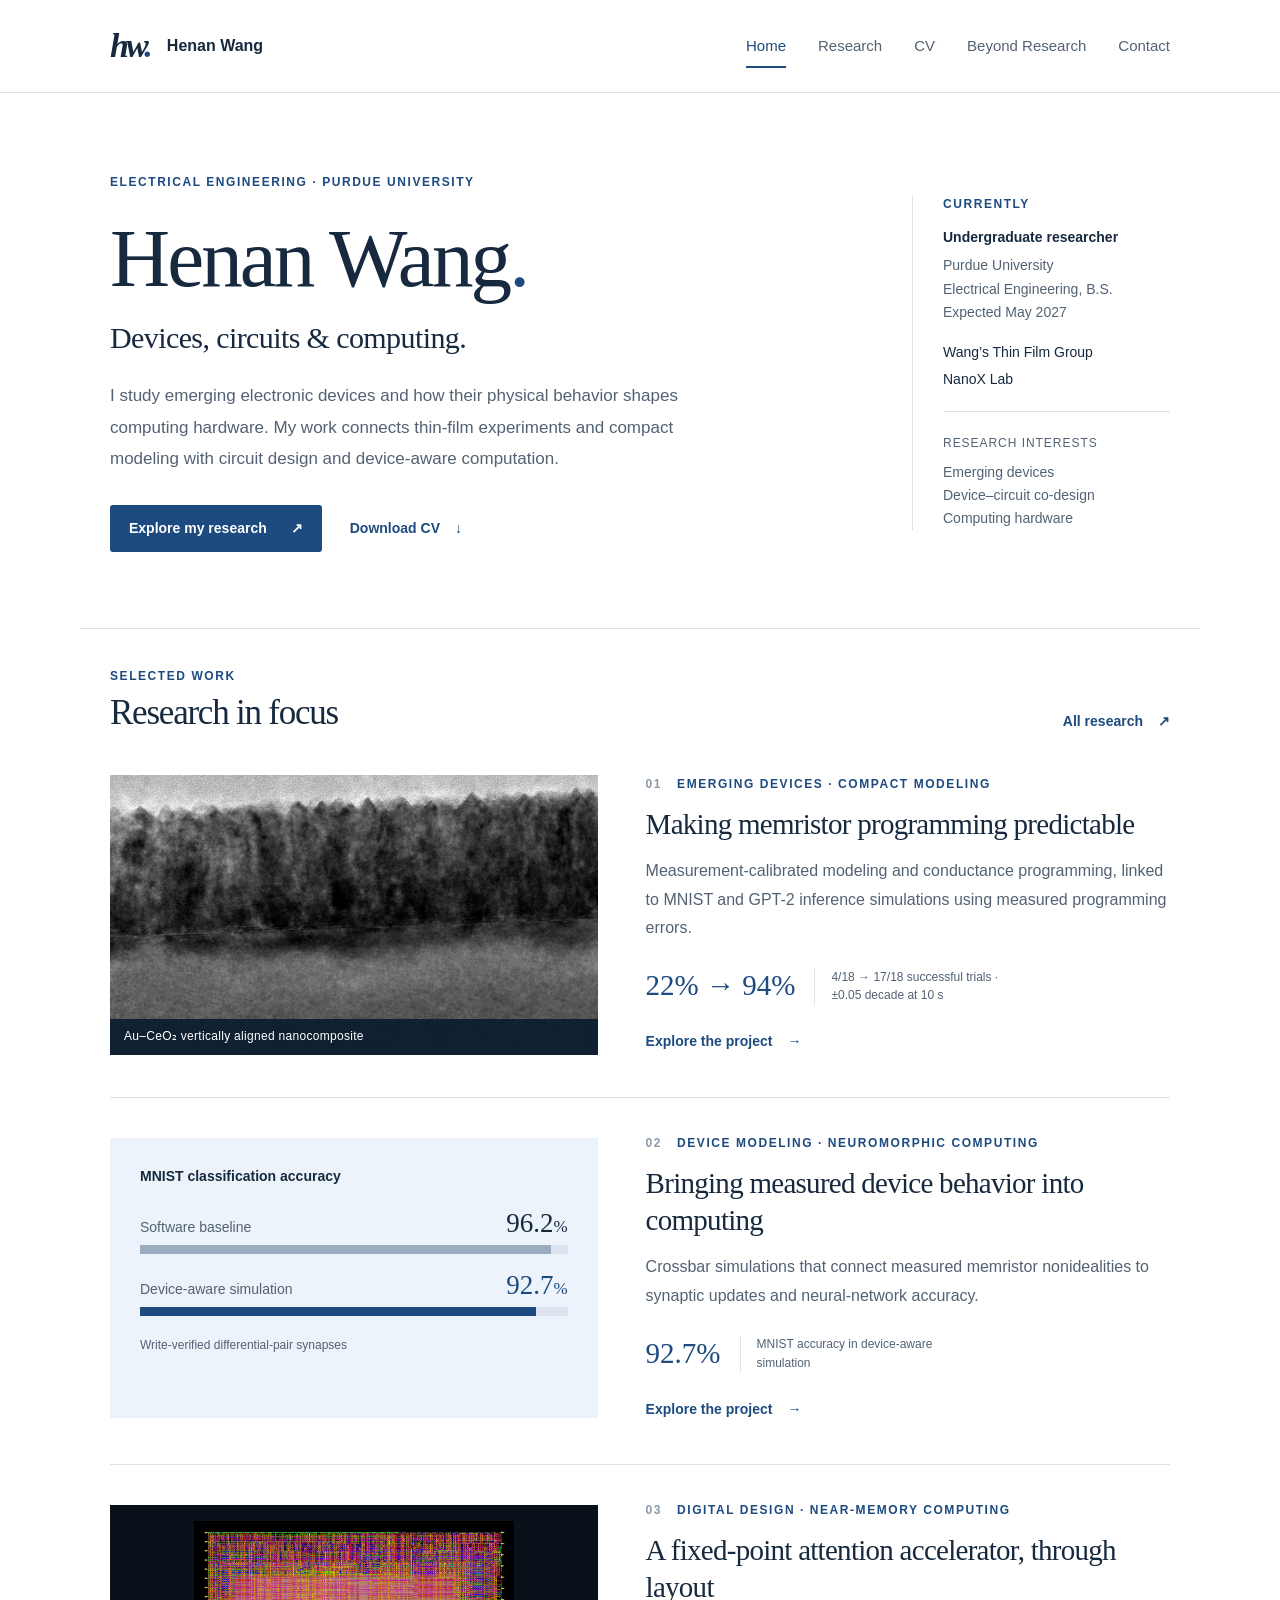
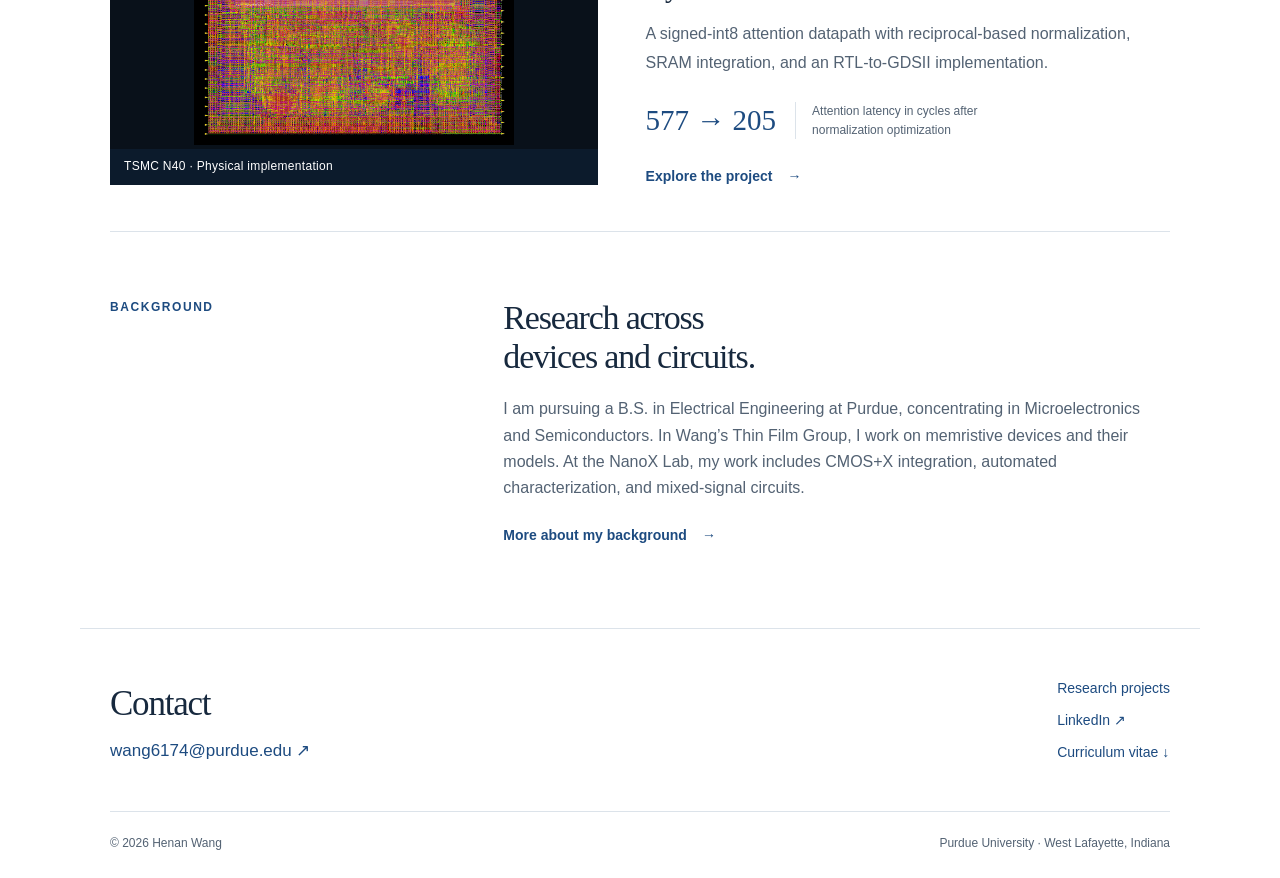
==== index.html @ 19f739ff "Publish piano repertoire and a nine-country travel map" ====
<!doctype html>
<html lang="en"><head><meta charset="utf-8"><meta name="viewport" content="width=device-width,initial-scale=1">
<title>Henan Wang — Devices, circuits & computing</title>
<meta name="description" content="Henan Wang is an electrical engineering undergraduate researcher at Purdue University working on emerging devices, compact modeling, and computing hardware."><meta name="theme-color" content="#183f72">
<link rel="icon" type="image/svg+xml" href="data:image/svg+xml,%3Csvg xmlns='http://www.w3.org/2000/svg' viewBox='0 0 40 40'%3E%3Crect width='40' height='40' rx='4' fill='%23183f72'/%3E%3Cpath d='M11 10v20m18-20v20M11 20h18' stroke='white' stroke-width='3'/%3E%3C/svg%3E">
<link rel="stylesheet" href="./assets/site.css"><link rel="stylesheet" href="./assets/projects.css?v=65f50f7f3830"></head>
<body><a class="skip-link" href="#main">Skip to content</a>
<header class="site-header"><div class="header-inner"><a class="wordmark" href="./" aria-label="Henan Wang home"><span class="monogram">hw<span>.</span></span><span>Henan Wang</span></a>
<nav aria-label="Main navigation"><a href="./" aria-current="page">Home</a><a href="./research/" >Research</a><a href="./cv/" >CV</a><a href="./beyond-research/" >Beyond Research</a><a href="#contact">Contact</a></nav></div></header>
<main id="main">
<section class="hero page-width"><div class="hero-main"><p class="eyebrow">Electrical Engineering · Purdue University</p><h1>Henan Wang<span class="name-period">.</span></h1><p class="hero-subtitle">Devices, circuits & computing.</p><p class="hero-bio">I study emerging electronic devices and how their physical behavior shapes computing hardware. My work connects thin-film experiments and compact modeling with circuit design and device-aware computation.</p><div class="hero-actions"><a class="button" href="./research/">Explore my research <span aria-hidden="true">↗</span></a><a class="text-link" href="./files/Henan_Wang_CV.pdf">Download CV <span aria-hidden="true">↓</span></a></div></div><aside class="hero-aside"><p class="eyebrow">Currently</p><p class="current-role">Undergraduate researcher</p><p>Purdue University<br>Electrical Engineering, B.S.<br>Expected May 2027</p><div class="lab-list"><span>Wang’s Thin Film Group</span><span>NanoX Lab</span></div><div class="interest-line"><span>Research interests</span><p>Emerging devices<br>Device–circuit co-design<br>Computing hardware</p></div></aside></section>
<section class="selected-section page-width" id="research"><div class="section-heading"><div><p class="eyebrow">Selected work</p><h2>Research in focus</h2></div><a class="text-link" href="./research/">All research <span aria-hidden="true">↗</span></a></div><article class="project-row"><div class="project-visual "><img src="./assets/rram-microstructure.jpg" alt="Detail of a cross-sectional microscopy image of the vertically aligned nanocomposite structure" loading="lazy"><span class="visual-caption">Au–CeO₂ vertically aligned nanocomposite</span></div><div class="project-copy"><p class="eyebrow"><span class="index-number">01</span>Emerging devices · Compact modeling</p><h3><a href="./research/rram-programming/">Making memristor programming predictable</a></h3><p>Measurement-calibrated modeling and conductance programming, linked to MNIST and GPT-2 inference simulations using measured programming errors.</p><div class="project-metric"><strong>22% → 94%</strong><span>4/18 → 17/18 successful trials · ±0.05 decade at 10 s</span></div><a class="text-link" href="./research/rram-programming/">Explore the project <span aria-hidden="true">→</span></a></div></article><article class="project-row"><div class="project-visual accuracy-visual" role="img" aria-label="MNIST accuracy: 96.2 percent software baseline, 92.7 percent device-aware crossbar simulation"><p class="chart-heading">MNIST classification accuracy</p><div class="chart-row"><div><span>Software baseline</span><strong>96.2<span>%</span></strong></div><div class="bar-track"><span style="width:96.2%"></span></div></div><div class="chart-row measured"><div><span>Device-aware simulation</span><strong>92.7<span>%</span></strong></div><div class="bar-track"><span style="width:92.7%"></span></div></div><p class="chart-note">Write-verified differential-pair synapses</p></div><div class="project-copy"><p class="eyebrow"><span class="index-number">02</span>Device modeling · Neuromorphic computing</p><h3><a href="./research/neuromorphic-computing/">Bringing measured device behavior into computing</a></h3><p>Crossbar simulations that connect measured memristor nonidealities to synaptic updates and neural-network accuracy.</p><div class="project-metric"><strong>92.7%</strong><span>MNIST accuracy in device-aware simulation</span></div><a class="text-link" href="./research/neuromorphic-computing/">Explore the project <span aria-hidden="true">→</span></a></div></article><article class="project-row"><div class="project-visual chip"><img src="./assets/attention-layout.png" alt="Physical layout of the attention accelerator with an integrated hard-memory macro and routed logic" loading="lazy"><span class="visual-caption">TSMC N40 · Physical implementation</span></div><div class="project-copy"><p class="eyebrow"><span class="index-number">03</span>Digital design · Near-memory computing</p><h3><a href="./research/attention-accelerator/">A fixed-point attention accelerator, through layout</a></h3><p>A signed-int8 attention datapath with reciprocal-based normalization, SRAM integration, and an RTL-to-GDSII implementation.</p><div class="project-metric"><strong>577 → 205</strong><span>Attention latency in cycles after normalization optimization</span></div><a class="text-link" href="./research/attention-accelerator/">Explore the project <span aria-hidden="true">→</span></a></div></article></section>
<section class="about-strip page-width"><p class="eyebrow">Background</p><div><h2>Research across<br>devices and circuits.</h2><p>I am pursuing a B.S. in Electrical Engineering at Purdue, concentrating in Microelectronics and Semiconductors. In Wang’s Thin Film Group, I work on memristive devices and their models. At the NanoX Lab, my work includes CMOS+X integration, automated characterization, and mixed-signal circuits.</p><a class="text-link" href="./cv/">More about my background <span aria-hidden="true">→</span></a></div></section></main>
<footer id="contact" class="site-footer"><div class="footer-top"><div><h2>Contact</h2><a class="email" href="mailto:wang6174@purdue.edu">wang6174@purdue.edu <span aria-hidden="true">↗</span></a></div><div class="footer-links"><a href="./research/">Research projects</a><a href="https://www.linkedin.com/in/henanwang96" target="_blank" rel="noopener noreferrer">LinkedIn <span aria-hidden="true">↗</span></a><a href="./files/Henan_Wang_CV.pdf">Curriculum vitae <span aria-hidden="true">↓</span></a></div></div><div class="footer-bottom"><span>© 2026 Henan Wang</span><span>Purdue University · West Lafayette, Indiana</span></div></footer>
</body></html>
---- assets/site.css ----
:root{--ink:#17293e;--muted:#536273;--blue:#1d4b80;--line:#dce3ea;--pale:#f2f5f8;--serif:Georgia,'Times New Roman',serif;--sans:'Segoe UI',Arial,sans-serif}*{box-sizing:border-box}html{scroll-behavior:smooth;scroll-padding-top:100px}body{margin:0;color:var(--ink);background:#fff;font-family:var(--sans);font-size:16px;line-height:1.65}a{color:var(--blue);text-underline-offset:5px}a:hover{color:#0c67c5}a:focus-visible{outline:3px solid #4e85cb;outline-offset:5px}h1,h2,h3,p{margin:0}h1,h2,h3{font-weight:400}h1,h2{font-family:var(--serif);letter-spacing:-.035em;line-height:1.15}h3{line-height:1.3}img{max-width:100%;display:block}.page-width,.header-inner,.site-footer{max-width:1120px;margin-inline:auto}.page-width{padding-inline:30px}.site-header{border-bottom:1px solid var(--line);background:#fff}.header-inner{min-height:92px;padding:20px 30px;display:flex;align-items:center;justify-content:space-between;gap:24px}.wordmark{display:flex;align-items:center;gap:17px;color:var(--ink);text-decoration:none;font-weight:600}.monogram{font:italic 34px var(--serif);letter-spacing:-3px;font-weight:600}.monogram span{color:var(--blue)}.site-header nav{display:flex;gap:32px}.site-header nav a{font-size:15px;text-decoration:none;color:var(--muted);padding:8px 0}.site-header nav a[aria-current=page]{color:var(--blue);box-shadow:0 2px var(--blue)}.eyebrow{font-size:12px;font-weight:600;letter-spacing:.13em;text-transform:uppercase;color:var(--blue);line-height:1.65}.hero{display:grid;grid-template-columns:1fr 258px;gap:90px;padding-block:80px 76px}.hero h1{font-size:clamp(58px,6.5vw,84px);margin:18px 0 12px}.name-period{color:var(--blue)}.hero-subtitle{font:30px/1.3 var(--serif);letter-spacing:-.02em}.hero-bio{font-size:17px;color:var(--muted);max-width:610px;margin-top:23px;line-height:1.85}.hero-actions{display:flex;align-items:center;gap:28px;margin-top:30px}.button{display:inline-flex;align-items:center;justify-content:center;gap:24px;background:var(--blue);color:#fff;text-decoration:none;padding:12px 19px;font-size:14px;font-weight:600;border-radius:3px}.button:hover{background:#12355e;color:white}.text-link{font-size:14px;font-weight:600;display:inline-flex;gap:15px;align-items:center;text-decoration:none}.hero-aside{border-left:1px solid var(--line);padding-left:30px;align-self:center;font-size:14px;color:var(--muted)}.current-role{color:var(--ink);font-weight:600;margin:12px 0 5px}.lab-list{display:flex;flex-direction:column;gap:4px;margin-top:17px;color:var(--ink)}.interest-line{border-top:1px solid var(--line);padding-top:19px;margin-top:20px}.interest-line>span{font-size:12px;letter-spacing:.08em;text-transform:uppercase}.interest-line p{margin-top:7px}.section-heading{display:flex;align-items:end;justify-content:space-between;gap:20px;margin-bottom:30px}.section-heading h2{font-size:35px;margin-top:6px}.selected-section{padding-top:38px;border-top:1px solid var(--line)}.project-row{display:grid;grid-template-columns:46% 1fr;gap:48px;padding:36px 0 42px;border-bottom:1px solid var(--line);align-items:center}.project-row:first-of-type{padding-top:12px}.project-visual{height:280px;background:var(--pale);position:relative;overflow:hidden}.project-visual>img{width:100%;height:100%;object-fit:cover}.project-visual:not(.chip)>img{object-position:50% 70%}.project-visual.chip{background:#09111a;padding:16px 24px 40px}.project-visual.chip img{object-fit:contain}.visual-caption{position:absolute;bottom:0;left:0;right:0;background:rgba(13,29,46,.92);color:#fff;font-size:12px;padding:8px 14px;letter-spacing:.025em}.index-number{display:inline-block;color:#8b99a9;margin-right:15px}.project-copy h3{font-family:var(--serif);font-size:29px;letter-spacing:-.025em;margin:11px 0 13px}.project-copy h3 a{color:var(--ink);text-decoration:none}.project-copy h3 a:hover{color:var(--blue)}.project-copy>p:not(.eyebrow){font-size:16px;line-height:1.8;color:var(--muted)}.project-metric{margin:19px 0 18px;display:flex;align-items:center;gap:19px}.project-metric strong{font-family:var(--serif);font-size:29px;font-weight:400;color:var(--blue);white-space:nowrap}.project-metric>span{font-size:12px;line-height:1.55;color:var(--muted);max-width:195px;border-left:1px solid var(--line);padding-left:16px}.accuracy-visual{padding:27px 30px;background:#edf3fa}.chart-heading{font-size:14px;font-weight:600;margin-bottom:20px}.chart-row{margin-bottom:16px}.chart-row>div:first-child{display:flex;align-items:baseline;justify-content:space-between;gap:10px}.chart-row>div>span{font-size:14px;color:var(--muted)}.chart-row strong{font:27px var(--serif)}.chart-row strong span{font-size:17px}.bar-track{height:9px;background:#dce5ef;margin-top:6px}.bar-track>span{display:block;height:100%;background:#9aacbe}.measured .bar-track>span{background:var(--blue)}.measured strong{color:var(--blue)}.chart-note{font-size:12px;color:var(--muted);margin-top:20px}.about-strip{display:grid;grid-template-columns:1fr 2fr;gap:60px;padding-block:66px 80px}.about-strip h2{font-size:34px}.about-strip p:not(.eyebrow){color:var(--muted);margin:20px 0}.site-footer{padding:46px 30px 24px;border-top:1px solid var(--line)}.footer-top{display:flex;align-items:center;justify-content:space-between;gap:32px;padding-bottom:46px}.footer-top h2{font-size:35px;margin:9px 0 13px}.email{font-size:17px;text-decoration:none}.footer-links{display:flex;flex-direction:column;gap:9px}.footer-links a{font-size:14px;text-decoration:none}.footer-bottom{border-top:1px solid var(--line);padding-top:22px;display:flex;justify-content:space-between;gap:20px;font-size:12px;color:var(--muted)}.page-intro{padding:65px 0 44px}.page-intro h1{font-size:49px;margin:15px 0 22px}.page-intro>p:not(.eyebrow){color:var(--muted);font-size:18px;max-width:690px}.section-note{font-size:13px;color:var(--muted)}.additional-section,.publications{padding-block:55px 20px}.additional-grid{display:grid;grid-template-columns:1fr 1fr;gap:36px 54px}.additional-grid article{border-top:1px solid var(--line);padding-top:23px}.additional-grid h3{font-family:var(--serif);font-size:25px;margin:10px 0 12px}.additional-grid p:not(.eyebrow){color:var(--muted);margin-bottom:12px}.additional-grid a{font-size:14px}.small{font-size:13px;color:var(--muted)}.publications{padding-bottom:70px}.publications article{padding:25px 0;border-top:1px solid var(--line)}.publications h3{font-size:18px;line-height:1.5;max-width:870px;margin:10px 0}.publications p{font-size:14px;color:var(--muted)}.pub-status{font-size:12px;color:var(--blue);font-weight:600}.cv-intro .button{margin-top:25px}.inline-action{margin-left:25px}.cv-layout{display:grid;grid-template-columns:255px 1fr;gap:60px;padding:20px 0 70px}.cv-layout aside{font-size:14px}.cv-layout aside p{margin-bottom:20px}.cv-content section{padding:24px 0;border-top:1px solid var(--line)}.cv-content h2{font-size:29px;margin-bottom:24px}.cv-entry{margin-bottom:24px}.cv-entry h3{font-weight:600;font-size:17px;margin:7px 0}.cv-entry p,.cv-content section>p{color:var(--muted);font-size:16px;margin:5px 0}.affiliation{color:var(--blue)!important}.project-intro{padding:35px 0 38px}.back-link{display:inline-block;font-size:14px;text-decoration:none;margin-bottom:35px}.project-intro h1{font-size:52px;max-width:850px;margin:17px 0 22px}.project-deck{max-width:820px;color:var(--muted);font-size:20px;line-height:1.7}.project-meta{display:flex;gap:25px;font-size:13px;color:var(--muted);padding-top:25px}.project-meta span+span{padding-left:25px;border-left:1px solid var(--line)}.article-layout{display:grid;grid-template-columns:218px minmax(0,1fr);gap:62px;border-top:1px solid var(--line);padding-top:38px}.article-aside{align-self:start;position:sticky;top:35px}.article-aside nav{display:flex;flex-direction:column;margin:15px 0;gap:9px}.article-aside a{text-decoration:none;font-size:14px;color:var(--muted)}.aside-metric{border-top:1px solid var(--line);margin-top:30px;padding-top:20px}.aside-metric strong{display:block;font:36px var(--serif);color:var(--blue);margin-bottom:9px}.aside-metric span{display:block;font-size:13px;line-height:1.7;color:var(--muted);max-width:180px}.prose{min-width:0;color:#374b60}.prose h2{font-size:32px;color:var(--ink);margin:38px 0 18px}.prose>h2:first-child{margin-top:0}.prose h3{font-size:19px;font-weight:600;color:var(--ink);margin:25px 0 10px}.prose p,.prose ul,.prose ol{margin:0 0 20px;line-height:1.85}.prose li{padding-left:4px;margin-bottom:10px}.prose strong{color:var(--ink)}.prose figure{margin:29px 0}.prose figure img{width:100%;height:auto;border:1px solid var(--line)}.prose figcaption{font-size:13px;line-height:1.7;color:var(--muted);margin-top:10px}.prose table{width:100%;border-collapse:collapse;font-size:14px;margin:24px 0}.prose th,.prose td{text-align:left;padding:13px 12px;border-bottom:1px solid var(--line);vertical-align:top}.prose th{color:var(--ink);background:var(--pale)}.result-note{border-left:3px solid var(--blue);padding:16px 22px;background:var(--pale);font-size:14px;margin:25px 0}.result-note p{margin-bottom:0}.method-flow{display:flex;gap:8px;align-items:center;justify-content:space-between;padding:22px 16px;background:var(--pale);margin:25px 0;font-size:14px;text-align:center}.method-flow>span{flex:1}.method-flow b{font-weight:400;color:#6c829d}.related-projects{border-top:1px solid var(--line);margin-top:50px;padding:28px 0 65px}.related-projects>a{display:flex;justify-content:space-between;padding:16px 0;text-decoration:none;border-bottom:1px solid var(--line);font-family:var(--serif);font-size:22px}.skip-link{position:absolute;left:20px;top:-100px;padding:10px;background:white;z-index:10}.skip-link:focus{top:10px}@media(min-width:1400px){.page-width,.header-inner,.site-footer{max-width:1190px}.hero{gap:110px}.project-visual{height:300px}}@media(max-width:850px){.hero{gap:38px;grid-template-columns:1fr 220px;padding-block:55px}.hero h1{font-size:61px}.hero-subtitle{font-size:26px}.hero-bio{font-size:16px}.hero-actions{gap:20px;flex-wrap:wrap}.hero-aside{padding-left:23px}.project-row{gap:28px;grid-template-columns:44% 1fr}.project-copy h3{font-size:25px}.project-metric{flex-wrap:wrap;gap:7px}.project-metric>span{padding-left:0;border:0;max-width:100%}.project-visual{height:290px}.accuracy-visual{padding:24px 20px}.article-layout{grid-template-columns:170px minmax(0,1fr);gap:30px}.cv-layout{grid-template-columns:200px 1fr;gap:35px}.project-intro h1{font-size:45px}}@media(max-width:620px){.page-width,.header-inner,.site-footer{padding-inline:22px}.header-inner{min-height:80px;gap:18px}.wordmark>span:last-child{display:none}.site-header nav{gap:21px}.site-header nav a{font-size:14px}.hero{grid-template-columns:1fr;gap:32px;padding-top:45px;padding-bottom:36px}.hero h1{font-size:62px}.hero-subtitle{font-size:27px}.hero-bio{font-size:16px;margin-top:20px}.hero-aside{border-left:0;border-top:1px solid var(--line);padding:21px 0 0;display:grid;grid-template-columns:1fr 1fr;gap:4px 22px}.hero-aside>.eyebrow{grid-column:1/-1}.current-role{margin:7px 0}.hero-aside>p:nth-child(3){grid-column:1;grid-row:3/5}.hero-aside .lab-list{margin:5px 0}.interest-line{border:0;padding:0;margin:0;grid-column:2;grid-row:2/5}.interest-line>span{font-size:11px}.interest-line p{margin-top:12px}.section-heading{align-items:center;margin-bottom:17px}.section-heading h2{font-size:31px}.section-heading>.text-link{white-space:nowrap}.project-row{grid-template-columns:1fr;gap:25px;padding-block:29px 34px}.project-visual{height:265px}.project-copy h3{font-size:30px;margin-top:11px}.project-metric{flex-wrap:nowrap;gap:20px}.project-metric>span{border-left:1px solid var(--line);padding-left:15px;max-width:190px}.project-metric strong{font-size:30px}.about-strip{grid-template-columns:1fr;gap:20px;padding-block:40px 50px}.about-strip h2{font-size:32px}.footer-top{align-items:start;flex-direction:column;padding-bottom:30px}.footer-top h2{font-size:32px}.footer-links{flex-direction:row;flex-wrap:wrap;gap:13px 20px}.footer-bottom{flex-direction:column;gap:5px}.page-intro{padding-top:42px}.page-intro h1{font-size:39px}.page-intro>p:not(.eyebrow){font-size:17px}.additional-grid{grid-template-columns:1fr;gap:26px}.additional-section .section-heading{align-items:start;flex-direction:column;gap:10px}.publications{padding-top:40px}.cv-layout{grid-template-columns:1fr;gap:25px}.cv-layout aside{display:none}.inline-action{margin-left:17px}.project-intro h1{font-size:40px}.project-deck{font-size:18px}.project-meta{flex-direction:column;gap:7px}.project-meta span+span{border:0;padding-left:0}.article-layout{grid-template-columns:1fr;gap:25px;padding-top:23px}.article-aside{position:static}.article-aside nav{flex-direction:row;flex-wrap:wrap;gap:12px 20px;margin-bottom:0}.aside-metric{display:none}.prose h2{font-size:29px}.prose table{font-size:13px}.prose th,.prose td{padding:11px 7px}.method-flow{font-size:12px;padding:17px 8px;gap:4px}.related-projects>a{font-size:21px}.eyebrow{font-size:11px}}@media(prefers-reduced-motion:reduce){html{scroll-behavior:auto}}@media print{.site-header,.site-footer,.hero-actions,.article-aside,.related-projects{display:none}.page-width{max-width:100%;padding:0}.hero,.article-layout{display:block}.hero-aside{display:none}.project-row{break-inside:avoid}.project-intro h1{font-size:36px}a{color:inherit}.project-visual{height:200px}}
---- assets/projects.css ----
/* Additional project figures preserve the complete scientific image. */
.project-visual.contain{background:#f2f5f8;padding:14px 14px 41px}
.project-visual.contain.dark{background:#0b1119}
.project-visual.contain>img{object-fit:contain;object-position:center}
.project-metric strong{font-size:clamp(23px,2.4vw,29px)}
@media(max-width:850px) and (min-width:621px){.project-metric{align-items:flex-start}}
@media(max-width:620px){.project-metric{flex-wrap:wrap}.project-metric strong{font-size:28px}.project-metric>span{flex:1;min-width:130px}}
.inference-results{display:grid;grid-template-columns:repeat(2,minmax(0,1fr));gap:20px;margin:28px 0}
.inference-result{padding:24px;background:#f2f5f8;border:1px solid #dce3ea}
.prose .inference-result h4{font-size:16px;line-height:1.5;margin:0 0 18px;color:#183f72}
.prose .inference-result p{font-size:15px;line-height:1.7;margin:14px 0 0}
.prose .inference-result .inference-value{font-family:Georgia,serif;font-size:46px;line-height:1.2;color:#183f72;margin:0 0 18px}
.inference-value span{font-size:19px;font-family:Arial,sans-serif;margin-left:5px}
.prose .inference-result .inference-comparison{border-top:1px solid #dce3ea;padding-top:16px}
@media(max-width:620px){.inference-results{grid-template-columns:1fr;gap:16px}.inference-result{padding:22px}}
.beyond-page{padding-bottom:4rem}.beyond-page .page-intro{max-width:none;padding-bottom:2rem}
.beyond-page .page-intro nav{display:flex;gap:1.5rem;margin-top:1.2rem}
.beyond-section-head{margin:3rem 0 2rem}.beyond-section-head h2{font-size:clamp(32px,4vw,48px)}
.beyond-section-head p{max-width:66ch;color:var(--muted);margin-top:.8rem}
.rep-grid{display:grid;grid-template-columns:repeat(2,minmax(0,1fr));gap:2.5rem 3rem}
.rep-group,.anime-rep{border-top:1px solid var(--line);padding-top:1rem}
.beyond-page h3{font:normal 25px/1.3 var(--serif);margin:.25rem 0 .8rem}
.rep-grid ul,.anime-rep ul{padding:0;margin:0;list-style:none}
.rep-grid li,.anime-rep li{padding:.52rem 0;line-height:1.45}
.rep-detail{display:block;font-size:.89rem;color:var(--muted);margin-top:.15rem}
.practice-tag{display:inline-block;margin-left:.5em;padding:.12em .55em;border-radius:3px;background:#e8f2ee;color:#305547;font-size:.75rem;white-space:nowrap}
.anime-rep{margin:2.5rem 0 3rem}.anime-rep ul,.travel-regions{display:grid;grid-template-columns:repeat(3,minmax(0,1fr));gap:.4rem 2rem}
.anime-rep strong{font-weight:600}.beyond-page #travel{border-top:1px solid var(--line)}
.travel-map{margin:0}.travel-map img{width:100%;height:auto;border:1px solid var(--line);border-radius:4px}.travel-map figcaption{margin:.5rem 0 1.5rem;font-size:.8rem;color:var(--muted)}
.travel-regions{grid-template-columns:2fr 1.4fr 1fr}.travel-regions h3{font-size:20px}.travel-regions p{color:var(--muted)}
@media(max-width:620px){.header-inner{flex-wrap:wrap;gap:6px 18px}.site-header nav{flex-wrap:wrap;gap:2px 16px}.site-header nav a{white-space:nowrap}.rep-grid,.travel-regions{grid-template-columns:1fr;gap:1.5rem}.anime-rep ul{grid-template-columns:1fr 1fr;gap:.3rem 1rem}}
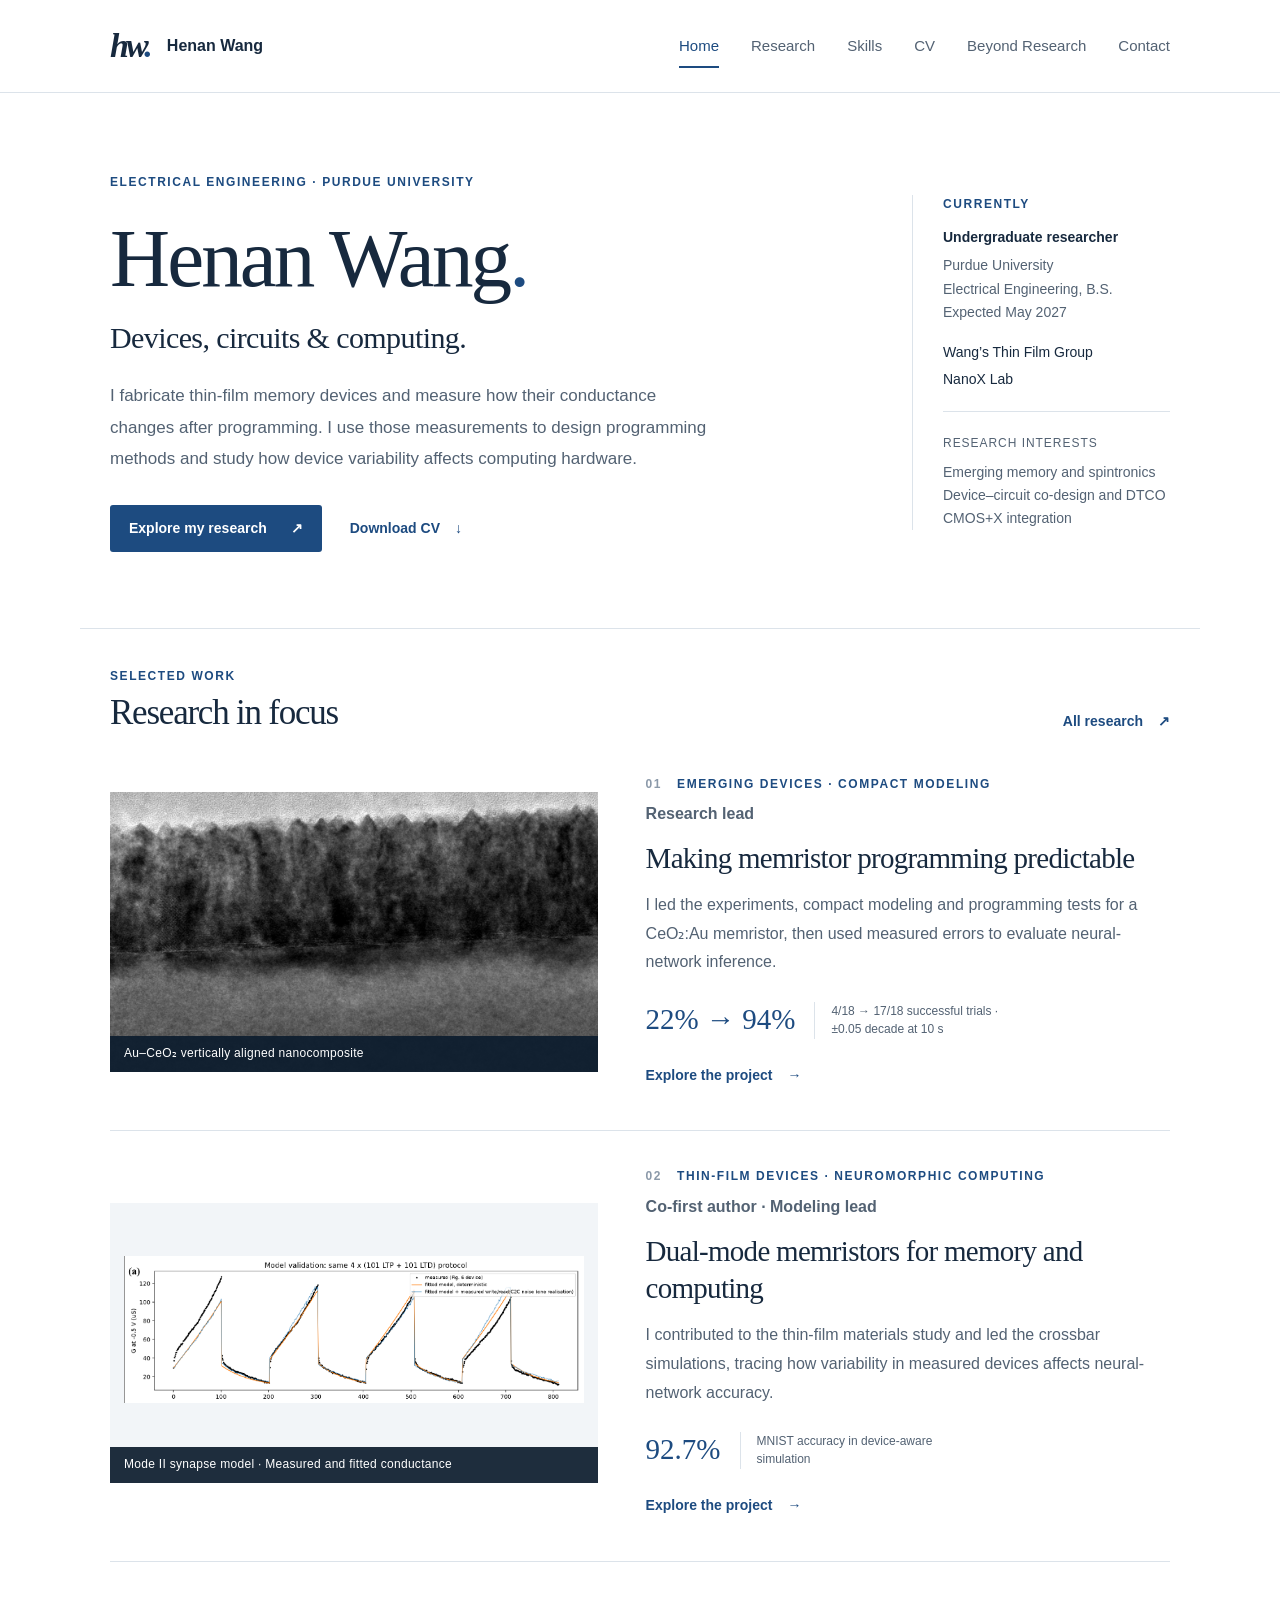
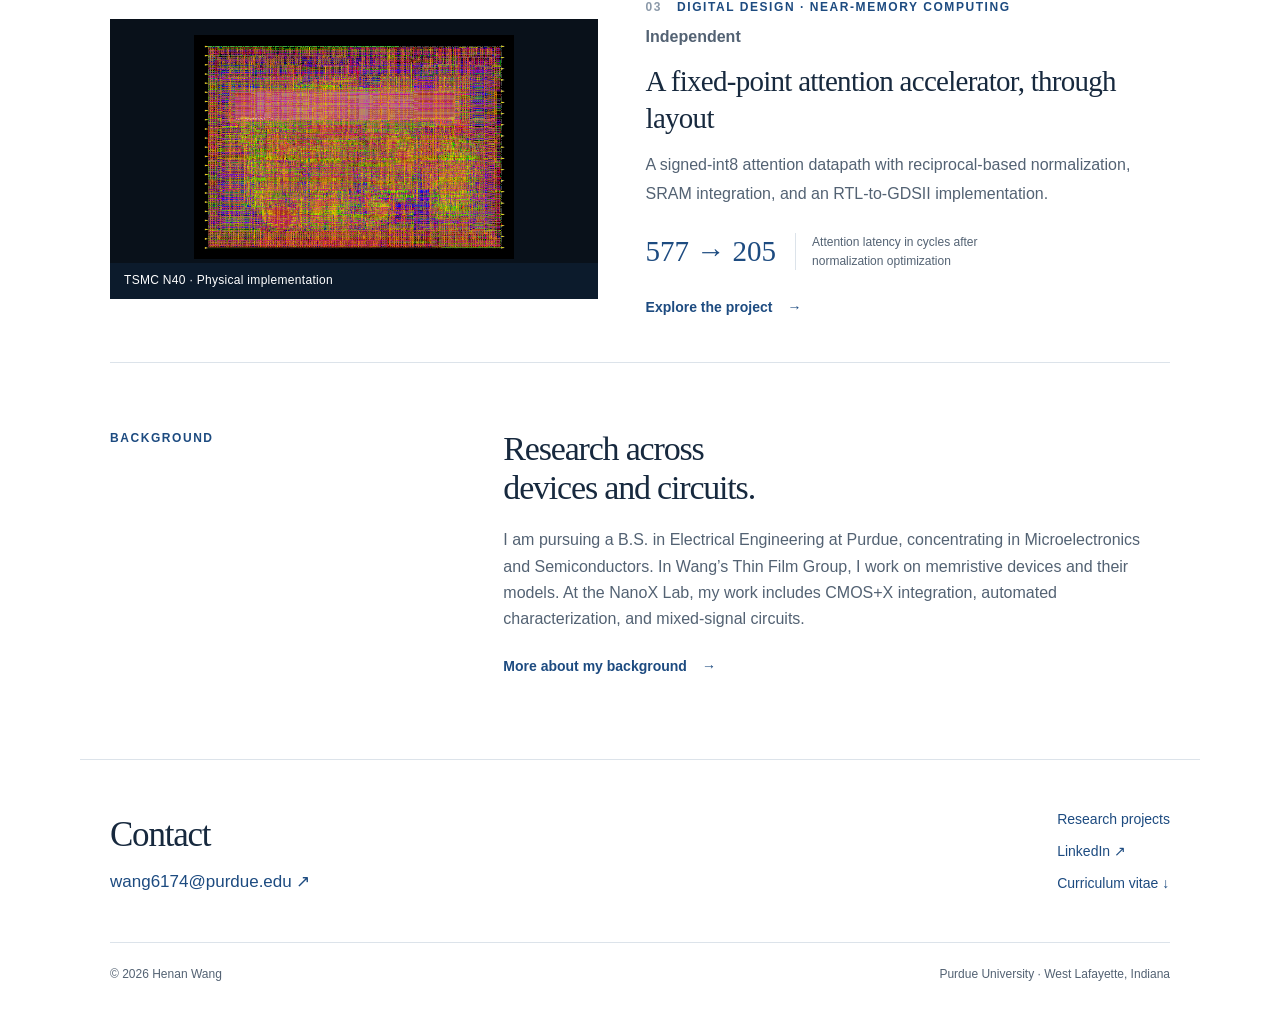
==== commit 19b9111e: "Update research projects, roles and CV and add a skills page" ====
--- a/index.html
+++ b/index.html
@@ -3,13 +3,13 @@
 <title>Henan Wang — Devices, circuits & computing</title>
 <meta name="description" content="Henan Wang is an electrical engineering undergraduate researcher at Purdue University working on emerging devices, compact modeling, and computing hardware."><meta name="theme-color" content="#183f72">
 <link rel="icon" type="image/svg+xml" href="data:image/svg+xml,%3Csvg xmlns='http://www.w3.org/2000/svg' viewBox='0 0 40 40'%3E%3Crect width='40' height='40' rx='4' fill='%23183f72'/%3E%3Cpath d='M11 10v20m18-20v20M11 20h18' stroke='white' stroke-width='3'/%3E%3C/svg%3E">
-<link rel="stylesheet" href="./assets/site.css"><link rel="stylesheet" href="./assets/projects.css?v=65f50f7f3830"></head>
+<link rel="stylesheet" href="./assets/site.css"><link rel="stylesheet" href="./assets/projects.css?v=22e3e7f18a36"></head>
 <body><a class="skip-link" href="#main">Skip to content</a>
 <header class="site-header"><div class="header-inner"><a class="wordmark" href="./" aria-label="Henan Wang home"><span class="monogram">hw<span>.</span></span><span>Henan Wang</span></a>
-<nav aria-label="Main navigation"><a href="./" aria-current="page">Home</a><a href="./research/" >Research</a><a href="./cv/" >CV</a><a href="./beyond-research/" >Beyond Research</a><a href="#contact">Contact</a></nav></div></header>
+<nav aria-label="Main navigation"><a href="./" aria-current="page">Home</a><a href="./research/" >Research</a><a href="./skills/" >Skills</a><a href="./cv/" >CV</a><a href="./beyond-research/" >Beyond Research</a><a href="#contact">Contact</a></nav></div></header>
 <main id="main">
-<section class="hero page-width"><div class="hero-main"><p class="eyebrow">Electrical Engineering · Purdue University</p><h1>Henan Wang<span class="name-period">.</span></h1><p class="hero-subtitle">Devices, circuits & computing.</p><p class="hero-bio">I study emerging electronic devices and how their physical behavior shapes computing hardware. My work connects thin-film experiments and compact modeling with circuit design and device-aware computation.</p><div class="hero-actions"><a class="button" href="./research/">Explore my research <span aria-hidden="true">↗</span></a><a class="text-link" href="./files/Henan_Wang_CV.pdf">Download CV <span aria-hidden="true">↓</span></a></div></div><aside class="hero-aside"><p class="eyebrow">Currently</p><p class="current-role">Undergraduate researcher</p><p>Purdue University<br>Electrical Engineering, B.S.<br>Expected May 2027</p><div class="lab-list"><span>Wang’s Thin Film Group</span><span>NanoX Lab</span></div><div class="interest-line"><span>Research interests</span><p>Emerging devices<br>Device–circuit co-design<br>Computing hardware</p></div></aside></section>
-<section class="selected-section page-width" id="research"><div class="section-heading"><div><p class="eyebrow">Selected work</p><h2>Research in focus</h2></div><a class="text-link" href="./research/">All research <span aria-hidden="true">↗</span></a></div><article class="project-row"><div class="project-visual "><img src="./assets/rram-microstructure.jpg" alt="Detail of a cross-sectional microscopy image of the vertically aligned nanocomposite structure" loading="lazy"><span class="visual-caption">Au–CeO₂ vertically aligned nanocomposite</span></div><div class="project-copy"><p class="eyebrow"><span class="index-number">01</span>Emerging devices · Compact modeling</p><h3><a href="./research/rram-programming/">Making memristor programming predictable</a></h3><p>Measurement-calibrated modeling and conductance programming, linked to MNIST and GPT-2 inference simulations using measured programming errors.</p><div class="project-metric"><strong>22% → 94%</strong><span>4/18 → 17/18 successful trials · ±0.05 decade at 10 s</span></div><a class="text-link" href="./research/rram-programming/">Explore the project <span aria-hidden="true">→</span></a></div></article><article class="project-row"><div class="project-visual accuracy-visual" role="img" aria-label="MNIST accuracy: 96.2 percent software baseline, 92.7 percent device-aware crossbar simulation"><p class="chart-heading">MNIST classification accuracy</p><div class="chart-row"><div><span>Software baseline</span><strong>96.2<span>%</span></strong></div><div class="bar-track"><span style="width:96.2%"></span></div></div><div class="chart-row measured"><div><span>Device-aware simulation</span><strong>92.7<span>%</span></strong></div><div class="bar-track"><span style="width:92.7%"></span></div></div><p class="chart-note">Write-verified differential-pair synapses</p></div><div class="project-copy"><p class="eyebrow"><span class="index-number">02</span>Device modeling · Neuromorphic computing</p><h3><a href="./research/neuromorphic-computing/">Bringing measured device behavior into computing</a></h3><p>Crossbar simulations that connect measured memristor nonidealities to synaptic updates and neural-network accuracy.</p><div class="project-metric"><strong>92.7%</strong><span>MNIST accuracy in device-aware simulation</span></div><a class="text-link" href="./research/neuromorphic-computing/">Explore the project <span aria-hidden="true">→</span></a></div></article><article class="project-row"><div class="project-visual chip"><img src="./assets/attention-layout.png" alt="Physical layout of the attention accelerator with an integrated hard-memory macro and routed logic" loading="lazy"><span class="visual-caption">TSMC N40 · Physical implementation</span></div><div class="project-copy"><p class="eyebrow"><span class="index-number">03</span>Digital design · Near-memory computing</p><h3><a href="./research/attention-accelerator/">A fixed-point attention accelerator, through layout</a></h3><p>A signed-int8 attention datapath with reciprocal-based normalization, SRAM integration, and an RTL-to-GDSII implementation.</p><div class="project-metric"><strong>577 → 205</strong><span>Attention latency in cycles after normalization optimization</span></div><a class="text-link" href="./research/attention-accelerator/">Explore the project <span aria-hidden="true">→</span></a></div></article></section>
+<section class="hero page-width"><div class="hero-main"><p class="eyebrow">Electrical Engineering · Purdue University</p><h1>Henan Wang<span class="name-period">.</span></h1><p class="hero-subtitle">Devices, circuits & computing.</p><p class="hero-bio">I fabricate thin-film memory devices and measure how their conductance changes after programming. I use those measurements to design programming methods and study how device variability affects computing hardware.</p><div class="hero-actions"><a class="button" href="./research/">Explore my research <span aria-hidden="true">↗</span></a><a class="text-link" href="./files/Henan_Wang_CV.pdf">Download CV <span aria-hidden="true">↓</span></a></div></div><aside class="hero-aside"><p class="eyebrow">Currently</p><p class="current-role">Undergraduate researcher</p><p>Purdue University<br>Electrical Engineering, B.S.<br>Expected May 2027</p><div class="lab-list"><span>Wang’s Thin Film Group</span><span>NanoX Lab</span></div><div class="interest-line"><span>Research interests</span><p>Emerging memory and spintronics<br>Device–circuit co-design and DTCO<br>CMOS+X integration</p></div></aside></section>
+<section class="selected-section page-width" id="research"><div class="section-heading"><div><p class="eyebrow">Selected work</p><h2>Research in focus</h2></div><a class="text-link" href="./research/">All research <span aria-hidden="true">↗</span></a></div><article class="project-row"><div class="project-visual "><img src="./assets/rram-microstructure.jpg" alt="Detail of a cross-sectional microscopy image of the vertically aligned nanocomposite structure" loading="lazy"><span class="visual-caption">Au–CeO₂ vertically aligned nanocomposite</span></div><div class="project-copy"><p class="eyebrow"><span class="index-number">01</span>Emerging devices · Compact modeling</p><p class="project-role">Research lead</p><h3><a href="./research/rram-programming/">Making memristor programming predictable</a></h3><p>I led the experiments, compact modeling and programming tests for a CeO₂:Au memristor, then used measured errors to evaluate neural-network inference.</p><div class="project-metric"><strong>22% → 94%</strong><span>4/18 → 17/18 successful trials · ±0.05 decade at 10 s</span></div><a class="text-link" href="./research/rram-programming/">Explore the project <span aria-hidden="true">→</span></a></div></article><article class="project-row"><div class="project-visual contain"><img src="./assets/dual-mode-synapse-validation.png" alt="Measured pulse response and modeled conductance across repeated programming cycles" loading="lazy"><span class="visual-caption">Mode II synapse model · Measured and fitted conductance</span></div><div class="project-copy"><p class="eyebrow"><span class="index-number">02</span>Thin-film devices · Neuromorphic computing</p><p class="project-role">Co-first author · Modeling lead</p><h3><a href="./research/neuromorphic-computing/">Dual-mode memristors for memory and computing</a></h3><p>I contributed to the thin-film materials study and led the crossbar simulations, tracing how variability in measured devices affects neural-network accuracy.</p><div class="project-metric"><strong>92.7%</strong><span>MNIST accuracy in device-aware simulation</span></div><a class="text-link" href="./research/neuromorphic-computing/">Explore the project <span aria-hidden="true">→</span></a></div></article><article class="project-row"><div class="project-visual chip"><img src="./assets/attention-layout.png" alt="Physical layout of the attention accelerator with an integrated hard-memory macro and routed logic" loading="lazy"><span class="visual-caption">TSMC N40 · Physical implementation</span></div><div class="project-copy"><p class="eyebrow"><span class="index-number">03</span>Digital design · Near-memory computing</p><p class="project-role">Independent</p><h3><a href="./research/attention-accelerator/">A fixed-point attention accelerator, through layout</a></h3><p>A signed-int8 attention datapath with reciprocal-based normalization, SRAM integration, and an RTL-to-GDSII implementation.</p><div class="project-metric"><strong>577 → 205</strong><span>Attention latency in cycles after normalization optimization</span></div><a class="text-link" href="./research/attention-accelerator/">Explore the project <span aria-hidden="true">→</span></a></div></article></section>
 <section class="about-strip page-width"><p class="eyebrow">Background</p><div><h2>Research across<br>devices and circuits.</h2><p>I am pursuing a B.S. in Electrical Engineering at Purdue, concentrating in Microelectronics and Semiconductors. In Wang’s Thin Film Group, I work on memristive devices and their models. At the NanoX Lab, my work includes CMOS+X integration, automated characterization, and mixed-signal circuits.</p><a class="text-link" href="./cv/">More about my background <span aria-hidden="true">→</span></a></div></section></main>
 <footer id="contact" class="site-footer"><div class="footer-top"><div><h2>Contact</h2><a class="email" href="mailto:wang6174@purdue.edu">wang6174@purdue.edu <span aria-hidden="true">↗</span></a></div><div class="footer-links"><a href="./research/">Research projects</a><a href="https://www.linkedin.com/in/henanwang96" target="_blank" rel="noopener noreferrer">LinkedIn <span aria-hidden="true">↗</span></a><a href="./files/Henan_Wang_CV.pdf">Curriculum vitae <span aria-hidden="true">↓</span></a></div></div><div class="footer-bottom"><span>© 2026 Henan Wang</span><span>Purdue University · West Lafayette, Indiana</span></div></footer>
 </body></html>
--- a/assets/projects.css
+++ b/assets/projects.css
@@ -1,4 +1,29 @@
 /* Additional project figures preserve the complete scientific image. */
+.project-copy .project-role, .project-meta .project-role {
+  color: var(--blue);
+  font-size: .84rem;
+  font-weight: 600;
+  margin-top: .35rem;
+}
+.project-meta .project-role { margin-top: 0; }
+.skills-page { padding-bottom: 4rem; }
+.skill-section {
+  display: grid;
+  grid-template-columns: minmax(13rem, 1fr) minmax(0, 1.8fr);
+  gap: 3rem;
+  padding: 2rem 0;
+  border-top: 1px solid var(--line);
+}
+.skill-section h2 { font-size: clamp(1.7rem, 3vw, 2.3rem); }
+.skill-section p, .skill-section dd { color: var(--muted); }
+.skill-section p + p { margin-top: .75rem; }
+.skill-section a { display: inline-block; margin: 1rem 1rem 0 0; font-weight: 600; }
+.skill-section dt { margin-top: .65rem; font-weight: 600; }
+.skill-section dd { margin: 0; }
+@media (max-width: 760px) {
+  .site-header nav { gap: 6px 16px; }
+  .skill-section { grid-template-columns: 1fr; gap: 1rem; }
+}
 .project-visual.contain{background:#f2f5f8;padding:14px 14px 41px}
 .project-visual.contain.dark{background:#0b1119}
 .project-visual.contain>img{object-fit:contain;object-position:center}
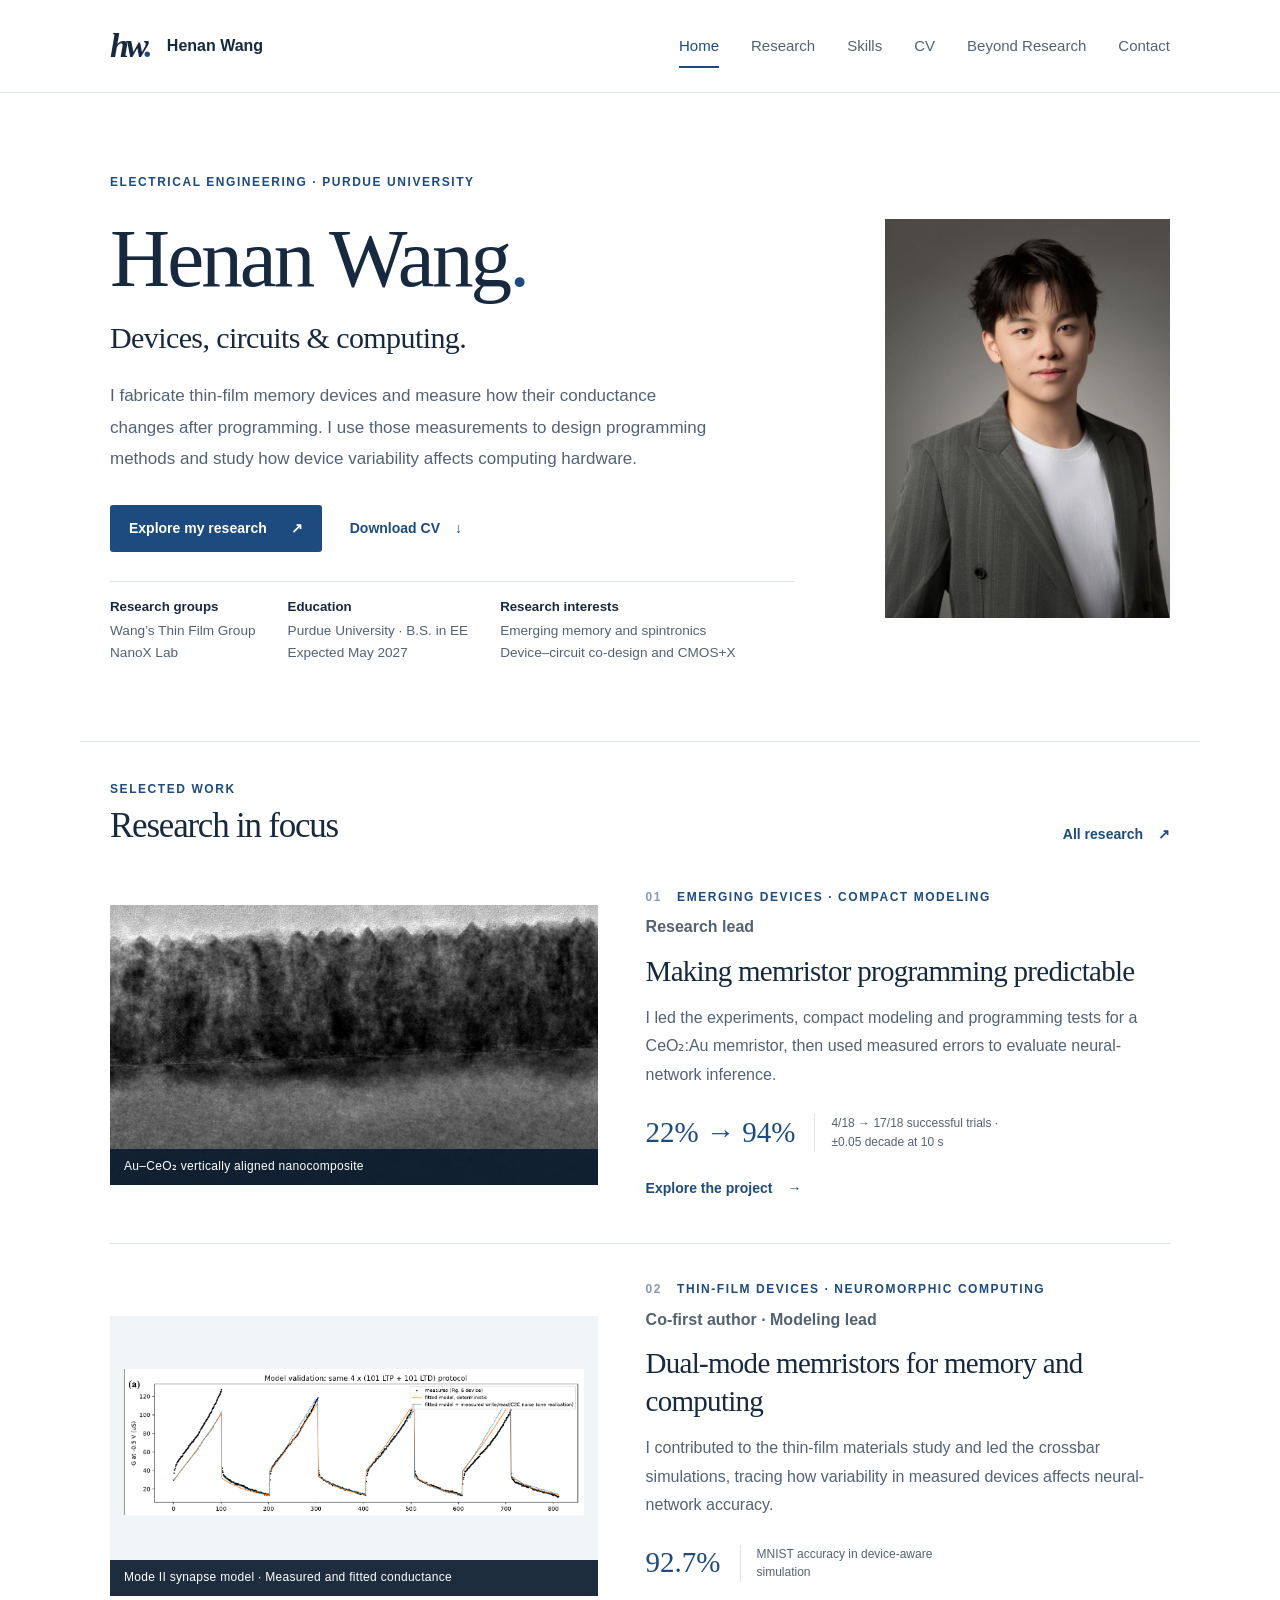
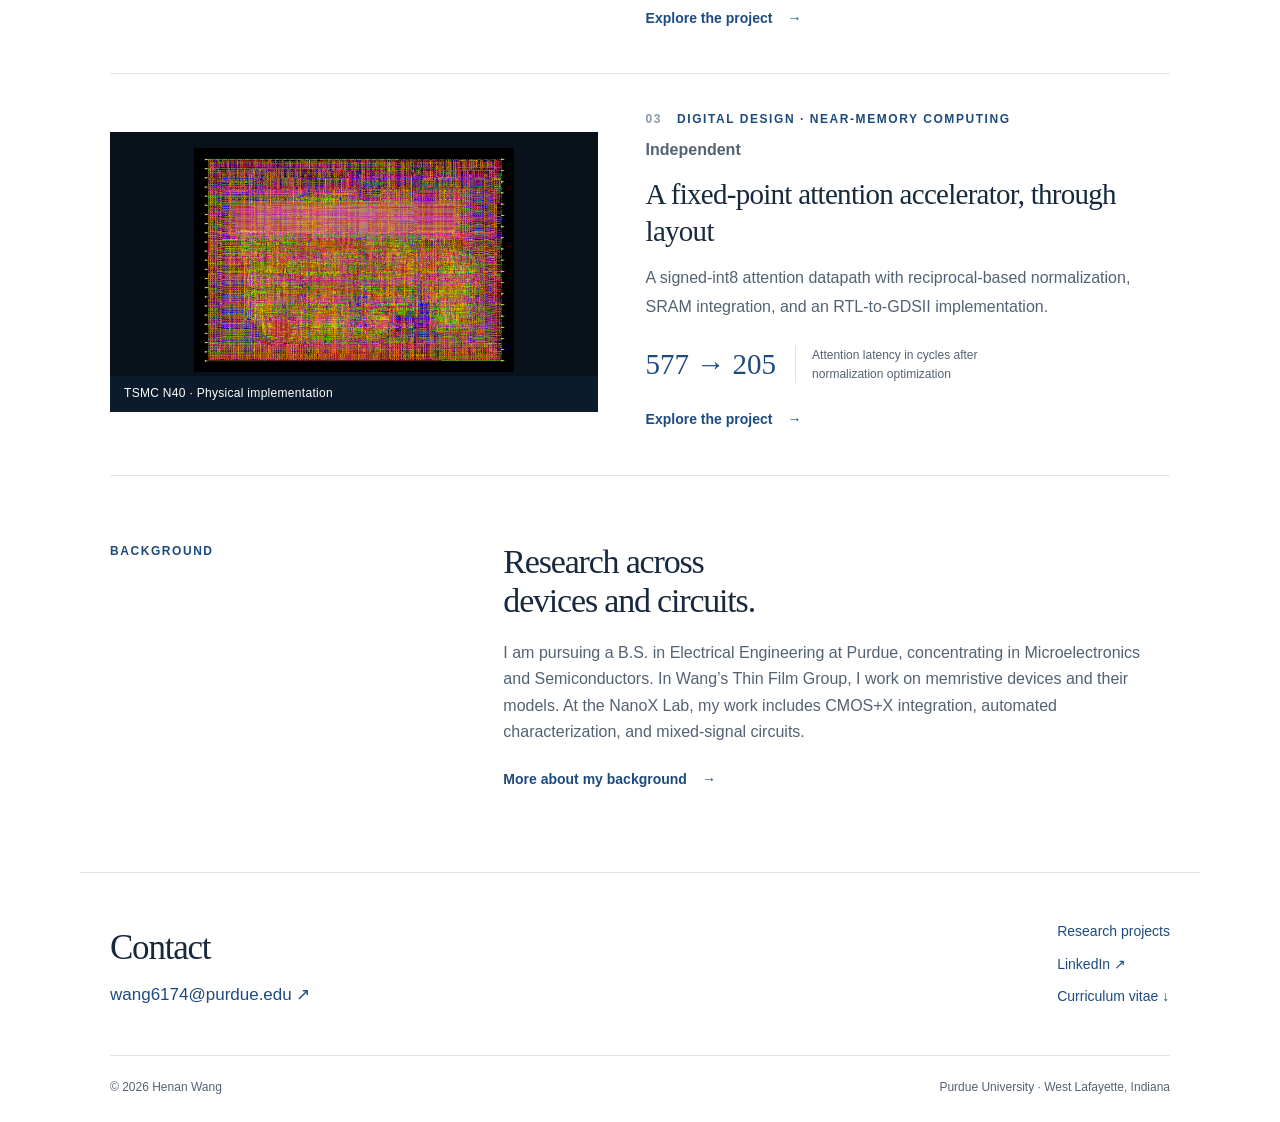
==== commit bc198612: "Add portrait, travel photographs and piano recording space; simplify skills" ====
--- a/index.html
+++ b/index.html
@@ -3,12 +3,12 @@
 <title>Henan Wang — Devices, circuits & computing</title>
 <meta name="description" content="Henan Wang is an electrical engineering undergraduate researcher at Purdue University working on emerging devices, compact modeling, and computing hardware."><meta name="theme-color" content="#183f72">
 <link rel="icon" type="image/svg+xml" href="data:image/svg+xml,%3Csvg xmlns='http://www.w3.org/2000/svg' viewBox='0 0 40 40'%3E%3Crect width='40' height='40' rx='4' fill='%23183f72'/%3E%3Cpath d='M11 10v20m18-20v20M11 20h18' stroke='white' stroke-width='3'/%3E%3C/svg%3E">
-<link rel="stylesheet" href="./assets/site.css"><link rel="stylesheet" href="./assets/projects.css?v=22e3e7f18a36"></head>
+<link rel="stylesheet" href="./assets/site.css"><link rel="stylesheet" href="./assets/projects.css?v=2f08546cecf7"></head>
 <body><a class="skip-link" href="#main">Skip to content</a>
 <header class="site-header"><div class="header-inner"><a class="wordmark" href="./" aria-label="Henan Wang home"><span class="monogram">hw<span>.</span></span><span>Henan Wang</span></a>
 <nav aria-label="Main navigation"><a href="./" aria-current="page">Home</a><a href="./research/" >Research</a><a href="./skills/" >Skills</a><a href="./cv/" >CV</a><a href="./beyond-research/" >Beyond Research</a><a href="#contact">Contact</a></nav></div></header>
 <main id="main">
-<section class="hero page-width"><div class="hero-main"><p class="eyebrow">Electrical Engineering · Purdue University</p><h1>Henan Wang<span class="name-period">.</span></h1><p class="hero-subtitle">Devices, circuits & computing.</p><p class="hero-bio">I fabricate thin-film memory devices and measure how their conductance changes after programming. I use those measurements to design programming methods and study how device variability affects computing hardware.</p><div class="hero-actions"><a class="button" href="./research/">Explore my research <span aria-hidden="true">↗</span></a><a class="text-link" href="./files/Henan_Wang_CV.pdf">Download CV <span aria-hidden="true">↓</span></a></div></div><aside class="hero-aside"><p class="eyebrow">Currently</p><p class="current-role">Undergraduate researcher</p><p>Purdue University<br>Electrical Engineering, B.S.<br>Expected May 2027</p><div class="lab-list"><span>Wang’s Thin Film Group</span><span>NanoX Lab</span></div><div class="interest-line"><span>Research interests</span><p>Emerging memory and spintronics<br>Device–circuit co-design and DTCO<br>CMOS+X integration</p></div></aside></section>
+<section class="hero page-width"><div class="hero-main"><p class="eyebrow">Electrical Engineering · Purdue University</p><h1>Henan Wang<span class="name-period">.</span></h1><p class="hero-subtitle">Devices, circuits & computing.</p><p class="hero-bio">I fabricate thin-film memory devices and measure how their conductance changes after programming. I use those measurements to design programming methods and study how device variability affects computing hardware.</p><div class="hero-actions"><a class="button" href="./research/">Explore my research <span aria-hidden="true">↗</span></a><a class="text-link" href="./files/Henan_Wang_CV.pdf">Download CV <span aria-hidden="true">↓</span></a></div></div><img class="hero-portrait" src="./assets/henan-wang-portrait.jpg" width="600" height="840" alt="Henan Wang in a gray jacket" fetchpriority="high"><aside class="portrait-bio"><div><h2>Research groups</h2><p>Wang’s Thin Film Group<br>NanoX Lab</p></div><div><h2>Education</h2><p>Purdue University · B.S. in EE<br>Expected May 2027</p></div><div><h2>Research interests</h2><p>Emerging memory and spintronics<br>Device–circuit co-design and CMOS+X</p></div></aside></section>
 <section class="selected-section page-width" id="research"><div class="section-heading"><div><p class="eyebrow">Selected work</p><h2>Research in focus</h2></div><a class="text-link" href="./research/">All research <span aria-hidden="true">↗</span></a></div><article class="project-row"><div class="project-visual "><img src="./assets/rram-microstructure.jpg" alt="Detail of a cross-sectional microscopy image of the vertically aligned nanocomposite structure" loading="lazy"><span class="visual-caption">Au–CeO₂ vertically aligned nanocomposite</span></div><div class="project-copy"><p class="eyebrow"><span class="index-number">01</span>Emerging devices · Compact modeling</p><p class="project-role">Research lead</p><h3><a href="./research/rram-programming/">Making memristor programming predictable</a></h3><p>I led the experiments, compact modeling and programming tests for a CeO₂:Au memristor, then used measured errors to evaluate neural-network inference.</p><div class="project-metric"><strong>22% → 94%</strong><span>4/18 → 17/18 successful trials · ±0.05 decade at 10 s</span></div><a class="text-link" href="./research/rram-programming/">Explore the project <span aria-hidden="true">→</span></a></div></article><article class="project-row"><div class="project-visual contain"><img src="./assets/dual-mode-synapse-validation.png" alt="Measured pulse response and modeled conductance across repeated programming cycles" loading="lazy"><span class="visual-caption">Mode II synapse model · Measured and fitted conductance</span></div><div class="project-copy"><p class="eyebrow"><span class="index-number">02</span>Thin-film devices · Neuromorphic computing</p><p class="project-role">Co-first author · Modeling lead</p><h3><a href="./research/neuromorphic-computing/">Dual-mode memristors for memory and computing</a></h3><p>I contributed to the thin-film materials study and led the crossbar simulations, tracing how variability in measured devices affects neural-network accuracy.</p><div class="project-metric"><strong>92.7%</strong><span>MNIST accuracy in device-aware simulation</span></div><a class="text-link" href="./research/neuromorphic-computing/">Explore the project <span aria-hidden="true">→</span></a></div></article><article class="project-row"><div class="project-visual chip"><img src="./assets/attention-layout.png" alt="Physical layout of the attention accelerator with an integrated hard-memory macro and routed logic" loading="lazy"><span class="visual-caption">TSMC N40 · Physical implementation</span></div><div class="project-copy"><p class="eyebrow"><span class="index-number">03</span>Digital design · Near-memory computing</p><p class="project-role">Independent</p><h3><a href="./research/attention-accelerator/">A fixed-point attention accelerator, through layout</a></h3><p>A signed-int8 attention datapath with reciprocal-based normalization, SRAM integration, and an RTL-to-GDSII implementation.</p><div class="project-metric"><strong>577 → 205</strong><span>Attention latency in cycles after normalization optimization</span></div><a class="text-link" href="./research/attention-accelerator/">Explore the project <span aria-hidden="true">→</span></a></div></article></section>
 <section class="about-strip page-width"><p class="eyebrow">Background</p><div><h2>Research across<br>devices and circuits.</h2><p>I am pursuing a B.S. in Electrical Engineering at Purdue, concentrating in Microelectronics and Semiconductors. In Wang’s Thin Film Group, I work on memristive devices and their models. At the NanoX Lab, my work includes CMOS+X integration, automated characterization, and mixed-signal circuits.</p><a class="text-link" href="./cv/">More about my background <span aria-hidden="true">→</span></a></div></section></main>
 <footer id="contact" class="site-footer"><div class="footer-top"><div><h2>Contact</h2><a class="email" href="mailto:wang6174@purdue.edu">wang6174@purdue.edu <span aria-hidden="true">↗</span></a></div><div class="footer-links"><a href="./research/">Research projects</a><a href="https://www.linkedin.com/in/henanwang96" target="_blank" rel="noopener noreferrer">LinkedIn <span aria-hidden="true">↗</span></a><a href="./files/Henan_Wang_CV.pdf">Curriculum vitae <span aria-hidden="true">↓</span></a></div></div><div class="footer-bottom"><span>© 2026 Henan Wang</span><span>Purdue University · West Lafayette, Indiana</span></div></footer>
--- a/assets/projects.css
+++ b/assets/projects.css
@@ -15,11 +15,22 @@
   border-top: 1px solid var(--line);
 }
 .skill-section h2 { font-size: clamp(1.7rem, 3vw, 2.3rem); }
-.skill-section p, .skill-section dd { color: var(--muted); }
-.skill-section p + p { margin-top: .75rem; }
-.skill-section a { display: inline-block; margin: 1rem 1rem 0 0; font-weight: 600; }
-.skill-section dt { margin-top: .65rem; font-weight: 600; }
-.skill-section dd { margin: 0; }
+.skill-keywords {
+  display: flex;
+  align-content: flex-start;
+  flex-wrap: wrap;
+  gap: .55rem .6rem;
+  padding: 0;
+  margin: 0;
+  list-style: none;
+}
+.skill-keywords li {
+  padding: .18rem .65rem;
+  border: 1px solid var(--line);
+  border-radius: .2rem;
+  color: var(--ink);
+  font-size: .94rem;
+}
 @media (max-width: 760px) {
   .site-header nav { gap: 6px 16px; }
   .skill-section { grid-template-columns: 1fr; gap: 1rem; }
@@ -54,3 +65,64 @@
 .travel-map{margin:0}.travel-map img{width:100%;height:auto;border:1px solid var(--line);border-radius:4px}.travel-map figcaption{margin:.5rem 0 1.5rem;font-size:.8rem;color:var(--muted)}
 .travel-regions{grid-template-columns:2fr 1.4fr 1fr}.travel-regions h3{font-size:20px}.travel-regions p{color:var(--muted)}
 @media(max-width:620px){.header-inner{flex-wrap:wrap;gap:6px 18px}.site-header nav{flex-wrap:wrap;gap:2px 16px}.site-header nav a{white-space:nowrap}.rep-grid,.travel-regions{grid-template-columns:1fr;gap:1.5rem}.anime-rep ul{grid-template-columns:1fr 1fr;gap:.3rem 1rem}}
+
+.hero {
+  grid-template-columns: minmax(0, 1fr) minmax(190px, 285px);
+  grid-template-areas: "intro portrait" "bio portrait";
+  align-items: center;
+  row-gap: 1.8rem;
+}
+.hero-main { grid-area: intro; }
+.hero-portrait {
+  grid-area: portrait;
+  width: 100%;
+  max-width: 285px;
+  height: auto;
+  justify-self: end;
+}
+.portrait-bio {
+  grid-area: bio;
+  display: flex;
+  flex-wrap: wrap;
+  gap: 1rem 2rem;
+  padding-top: 1.1rem;
+  border-top: 1px solid var(--line);
+}
+.portrait-bio h2 { font: 600 .83rem var(--sans); letter-spacing: normal; }
+.portrait-bio p { font-size: .85rem; color: var(--muted); margin-top: .35rem; }
+.travel-photos {
+  display: grid;
+  grid-template-columns: 2.25fr 1fr;
+  gap: clamp(.5rem, 1.4vw, 1.25rem);
+  margin-bottom: 2rem;
+  align-items: center;
+}
+.travel-photos a { display: block; }
+.travel-photos img { width: 100%; height: auto; }
+.piano-performance {
+  margin: 1.5rem 0 2rem;
+  padding: 1rem 1.25rem;
+  border-left: 3px solid var(--blue);
+  background: var(--pale);
+}
+.piano-performance p { font-size: .92rem; color: var(--muted); }
+.piano-performance video { width: 100%; max-width: 52rem; height: auto; display: block; margin-top: 1rem; }
+@media (max-width: 620px) {
+  .hero {
+    grid-template-columns: minmax(0, 1fr) minmax(75px, 25%);
+    grid-template-areas: "eyebrow eyebrow" "name portrait" "subtitle portrait" "summary summary" "actions actions" "bio bio";
+    gap: .9rem 1rem;
+  }
+  .hero-main { display: contents; }
+  .hero-main > .eyebrow { grid-area: eyebrow; }
+  .hero-main h1 { grid-area: name; align-self: end; margin: 0; font-size: clamp(2.35rem, 8vw, 3rem); }
+  .hero-subtitle { grid-area: subtitle; align-self: start; font-size: 1.35rem; }
+  .hero-bio { grid-area: summary; margin-top: .5rem; }
+  .hero-actions { grid-area: actions; margin-top: .25rem; }
+  .portrait-bio { margin-top: .5rem; }
+  .travel-photos { grid-template-columns: 1fr 1fr; }
+  .travel-photos a:nth-child(1), .travel-photos a:nth-child(3) { grid-column: 1 / -1; }
+  .travel-photos a:nth-child(1) { grid-row: 1; }
+  .travel-photos a:nth-child(3) { grid-row: 3; }
+  .travel-photos a:nth-child(2), .travel-photos a:nth-child(4) { grid-row: 2; }
+}
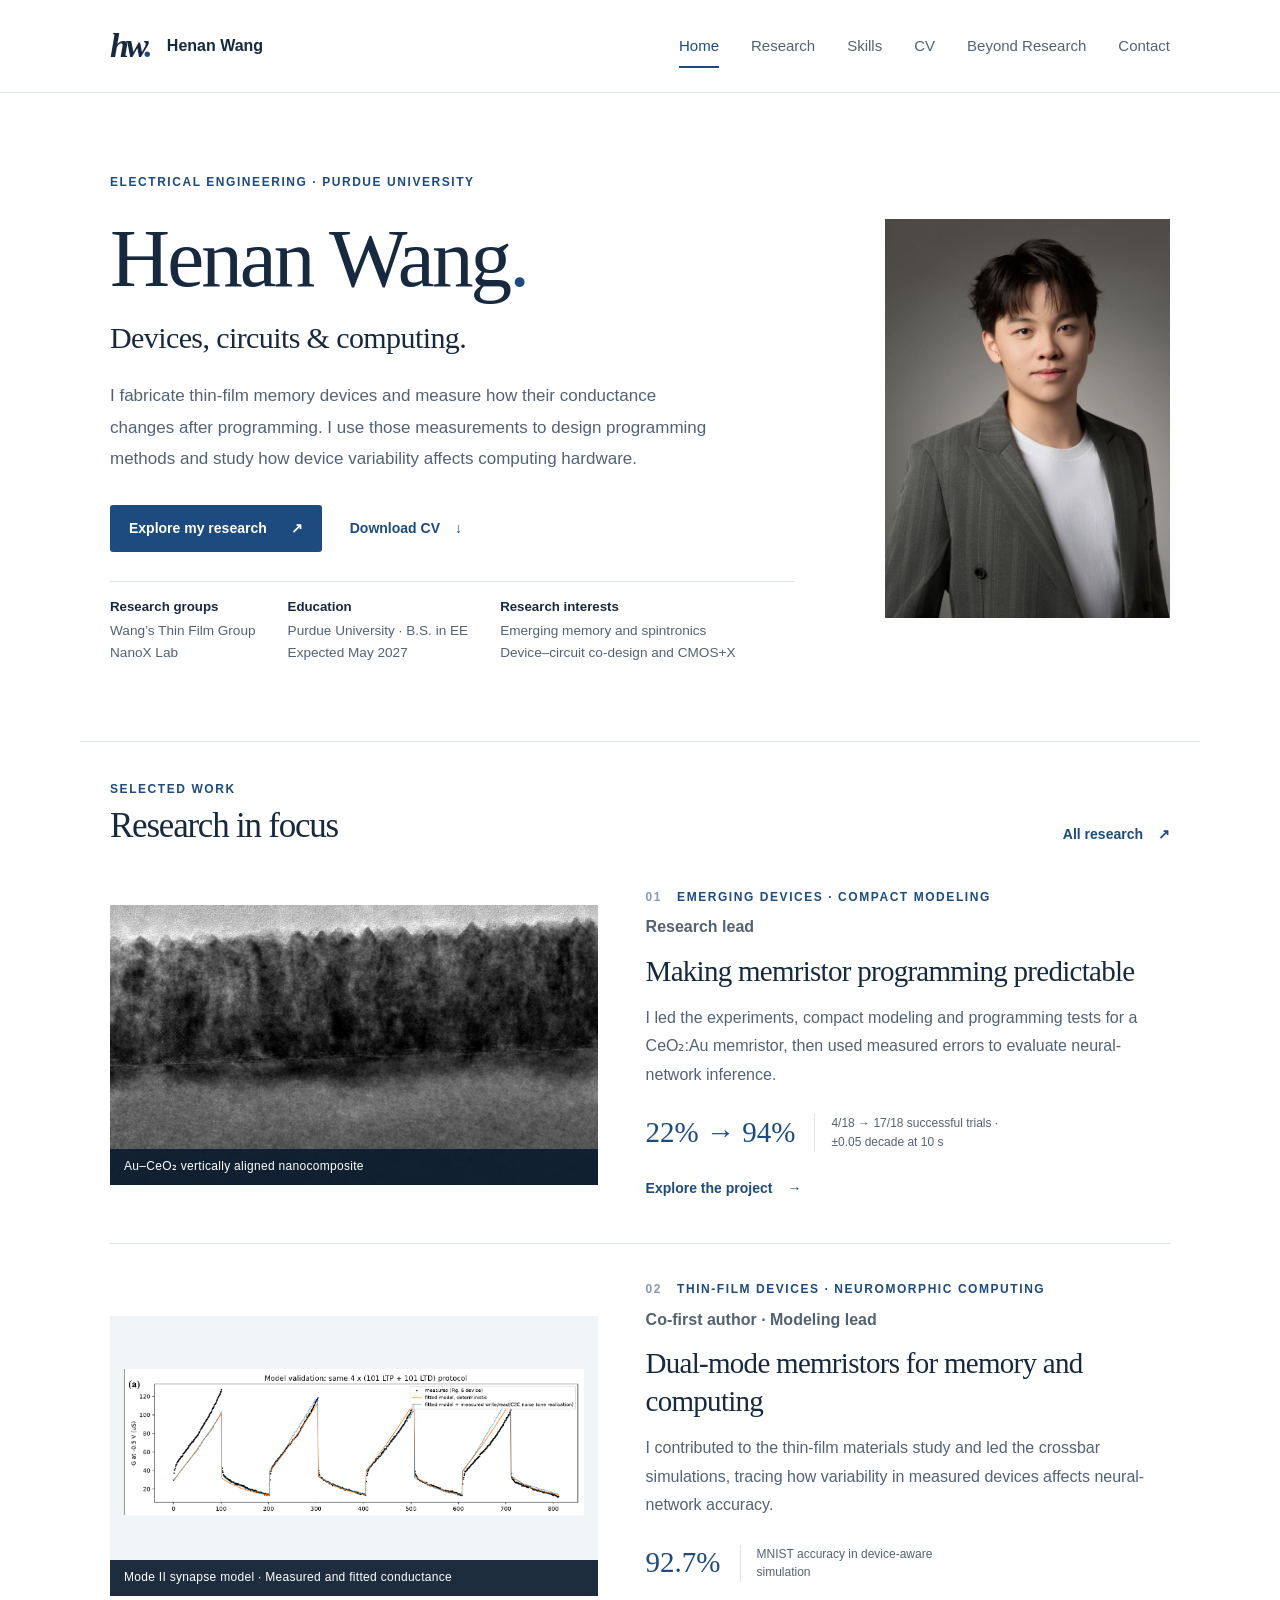
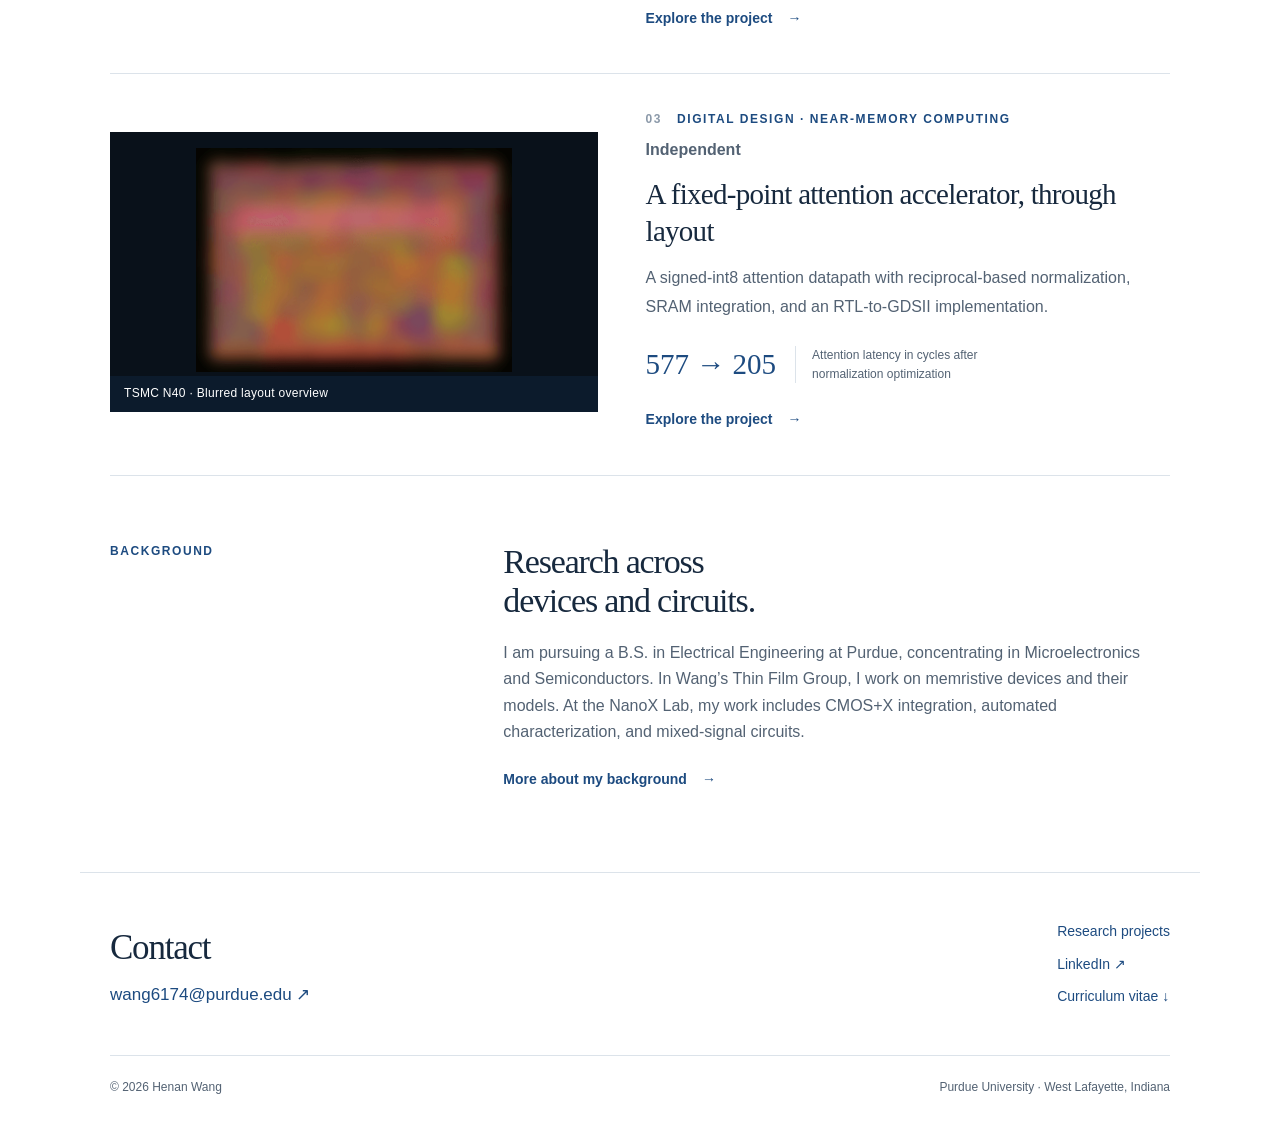
==== commit 01f957c7: "Replace the attention layout image with a blurred public overview" ====
--- a/index.html
+++ b/index.html
@@ -9,7 +9,7 @@
 <nav aria-label="Main navigation"><a href="./" aria-current="page">Home</a><a href="./research/" >Research</a><a href="./skills/" >Skills</a><a href="./cv/" >CV</a><a href="./beyond-research/" >Beyond Research</a><a href="#contact">Contact</a></nav></div></header>
 <main id="main">
 <section class="hero page-width"><div class="hero-main"><p class="eyebrow">Electrical Engineering · Purdue University</p><h1>Henan Wang<span class="name-period">.</span></h1><p class="hero-subtitle">Devices, circuits & computing.</p><p class="hero-bio">I fabricate thin-film memory devices and measure how their conductance changes after programming. I use those measurements to design programming methods and study how device variability affects computing hardware.</p><div class="hero-actions"><a class="button" href="./research/">Explore my research <span aria-hidden="true">↗</span></a><a class="text-link" href="./files/Henan_Wang_CV.pdf">Download CV <span aria-hidden="true">↓</span></a></div></div><img class="hero-portrait" src="./assets/henan-wang-portrait.jpg" width="600" height="840" alt="Henan Wang in a gray jacket" fetchpriority="high"><aside class="portrait-bio"><div><h2>Research groups</h2><p>Wang’s Thin Film Group<br>NanoX Lab</p></div><div><h2>Education</h2><p>Purdue University · B.S. in EE<br>Expected May 2027</p></div><div><h2>Research interests</h2><p>Emerging memory and spintronics<br>Device–circuit co-design and CMOS+X</p></div></aside></section>
-<section class="selected-section page-width" id="research"><div class="section-heading"><div><p class="eyebrow">Selected work</p><h2>Research in focus</h2></div><a class="text-link" href="./research/">All research <span aria-hidden="true">↗</span></a></div><article class="project-row"><div class="project-visual "><img src="./assets/rram-microstructure.jpg" alt="Detail of a cross-sectional microscopy image of the vertically aligned nanocomposite structure" loading="lazy"><span class="visual-caption">Au–CeO₂ vertically aligned nanocomposite</span></div><div class="project-copy"><p class="eyebrow"><span class="index-number">01</span>Emerging devices · Compact modeling</p><p class="project-role">Research lead</p><h3><a href="./research/rram-programming/">Making memristor programming predictable</a></h3><p>I led the experiments, compact modeling and programming tests for a CeO₂:Au memristor, then used measured errors to evaluate neural-network inference.</p><div class="project-metric"><strong>22% → 94%</strong><span>4/18 → 17/18 successful trials · ±0.05 decade at 10 s</span></div><a class="text-link" href="./research/rram-programming/">Explore the project <span aria-hidden="true">→</span></a></div></article><article class="project-row"><div class="project-visual contain"><img src="./assets/dual-mode-synapse-validation.png" alt="Measured pulse response and modeled conductance across repeated programming cycles" loading="lazy"><span class="visual-caption">Mode II synapse model · Measured and fitted conductance</span></div><div class="project-copy"><p class="eyebrow"><span class="index-number">02</span>Thin-film devices · Neuromorphic computing</p><p class="project-role">Co-first author · Modeling lead</p><h3><a href="./research/neuromorphic-computing/">Dual-mode memristors for memory and computing</a></h3><p>I contributed to the thin-film materials study and led the crossbar simulations, tracing how variability in measured devices affects neural-network accuracy.</p><div class="project-metric"><strong>92.7%</strong><span>MNIST accuracy in device-aware simulation</span></div><a class="text-link" href="./research/neuromorphic-computing/">Explore the project <span aria-hidden="true">→</span></a></div></article><article class="project-row"><div class="project-visual chip"><img src="./assets/attention-layout.png" alt="Physical layout of the attention accelerator with an integrated hard-memory macro and routed logic" loading="lazy"><span class="visual-caption">TSMC N40 · Physical implementation</span></div><div class="project-copy"><p class="eyebrow"><span class="index-number">03</span>Digital design · Near-memory computing</p><p class="project-role">Independent</p><h3><a href="./research/attention-accelerator/">A fixed-point attention accelerator, through layout</a></h3><p>A signed-int8 attention datapath with reciprocal-based normalization, SRAM integration, and an RTL-to-GDSII implementation.</p><div class="project-metric"><strong>577 → 205</strong><span>Attention latency in cycles after normalization optimization</span></div><a class="text-link" href="./research/attention-accelerator/">Explore the project <span aria-hidden="true">→</span></a></div></article></section>
+<section class="selected-section page-width" id="research"><div class="section-heading"><div><p class="eyebrow">Selected work</p><h2>Research in focus</h2></div><a class="text-link" href="./research/">All research <span aria-hidden="true">↗</span></a></div><article class="project-row"><div class="project-visual "><img src="./assets/rram-microstructure.jpg" alt="Detail of a cross-sectional microscopy image of the vertically aligned nanocomposite structure" loading="lazy"><span class="visual-caption">Au–CeO₂ vertically aligned nanocomposite</span></div><div class="project-copy"><p class="eyebrow"><span class="index-number">01</span>Emerging devices · Compact modeling</p><p class="project-role">Research lead</p><h3><a href="./research/rram-programming/">Making memristor programming predictable</a></h3><p>I led the experiments, compact modeling and programming tests for a CeO₂:Au memristor, then used measured errors to evaluate neural-network inference.</p><div class="project-metric"><strong>22% → 94%</strong><span>4/18 → 17/18 successful trials · ±0.05 decade at 10 s</span></div><a class="text-link" href="./research/rram-programming/">Explore the project <span aria-hidden="true">→</span></a></div></article><article class="project-row"><div class="project-visual contain"><img src="./assets/dual-mode-synapse-validation.png" alt="Measured pulse response and modeled conductance across repeated programming cycles" loading="lazy"><span class="visual-caption">Mode II synapse model · Measured and fitted conductance</span></div><div class="project-copy"><p class="eyebrow"><span class="index-number">02</span>Thin-film devices · Neuromorphic computing</p><p class="project-role">Co-first author · Modeling lead</p><h3><a href="./research/neuromorphic-computing/">Dual-mode memristors for memory and computing</a></h3><p>I contributed to the thin-film materials study and led the crossbar simulations, tracing how variability in measured devices affects neural-network accuracy.</p><div class="project-metric"><strong>92.7%</strong><span>MNIST accuracy in device-aware simulation</span></div><a class="text-link" href="./research/neuromorphic-computing/">Explore the project <span aria-hidden="true">→</span></a></div></article><article class="project-row"><div class="project-visual chip"><img src="./assets/attention-layout-overview.png" alt="Blurred overview of the attention accelerator’s physical layout" loading="lazy"><span class="visual-caption">TSMC N40 · Blurred layout overview</span></div><div class="project-copy"><p class="eyebrow"><span class="index-number">03</span>Digital design · Near-memory computing</p><p class="project-role">Independent</p><h3><a href="./research/attention-accelerator/">A fixed-point attention accelerator, through layout</a></h3><p>A signed-int8 attention datapath with reciprocal-based normalization, SRAM integration, and an RTL-to-GDSII implementation.</p><div class="project-metric"><strong>577 → 205</strong><span>Attention latency in cycles after normalization optimization</span></div><a class="text-link" href="./research/attention-accelerator/">Explore the project <span aria-hidden="true">→</span></a></div></article></section>
 <section class="about-strip page-width"><p class="eyebrow">Background</p><div><h2>Research across<br>devices and circuits.</h2><p>I am pursuing a B.S. in Electrical Engineering at Purdue, concentrating in Microelectronics and Semiconductors. In Wang’s Thin Film Group, I work on memristive devices and their models. At the NanoX Lab, my work includes CMOS+X integration, automated characterization, and mixed-signal circuits.</p><a class="text-link" href="./cv/">More about my background <span aria-hidden="true">→</span></a></div></section></main>
 <footer id="contact" class="site-footer"><div class="footer-top"><div><h2>Contact</h2><a class="email" href="mailto:wang6174@purdue.edu">wang6174@purdue.edu <span aria-hidden="true">↗</span></a></div><div class="footer-links"><a href="./research/">Research projects</a><a href="https://www.linkedin.com/in/henanwang96" target="_blank" rel="noopener noreferrer">LinkedIn <span aria-hidden="true">↗</span></a><a href="./files/Henan_Wang_CV.pdf">Curriculum vitae <span aria-hidden="true">↓</span></a></div></div><div class="footer-bottom"><span>© 2026 Henan Wang</span><span>Purdue University · West Lafayette, Indiana</span></div></footer>
 </body></html>
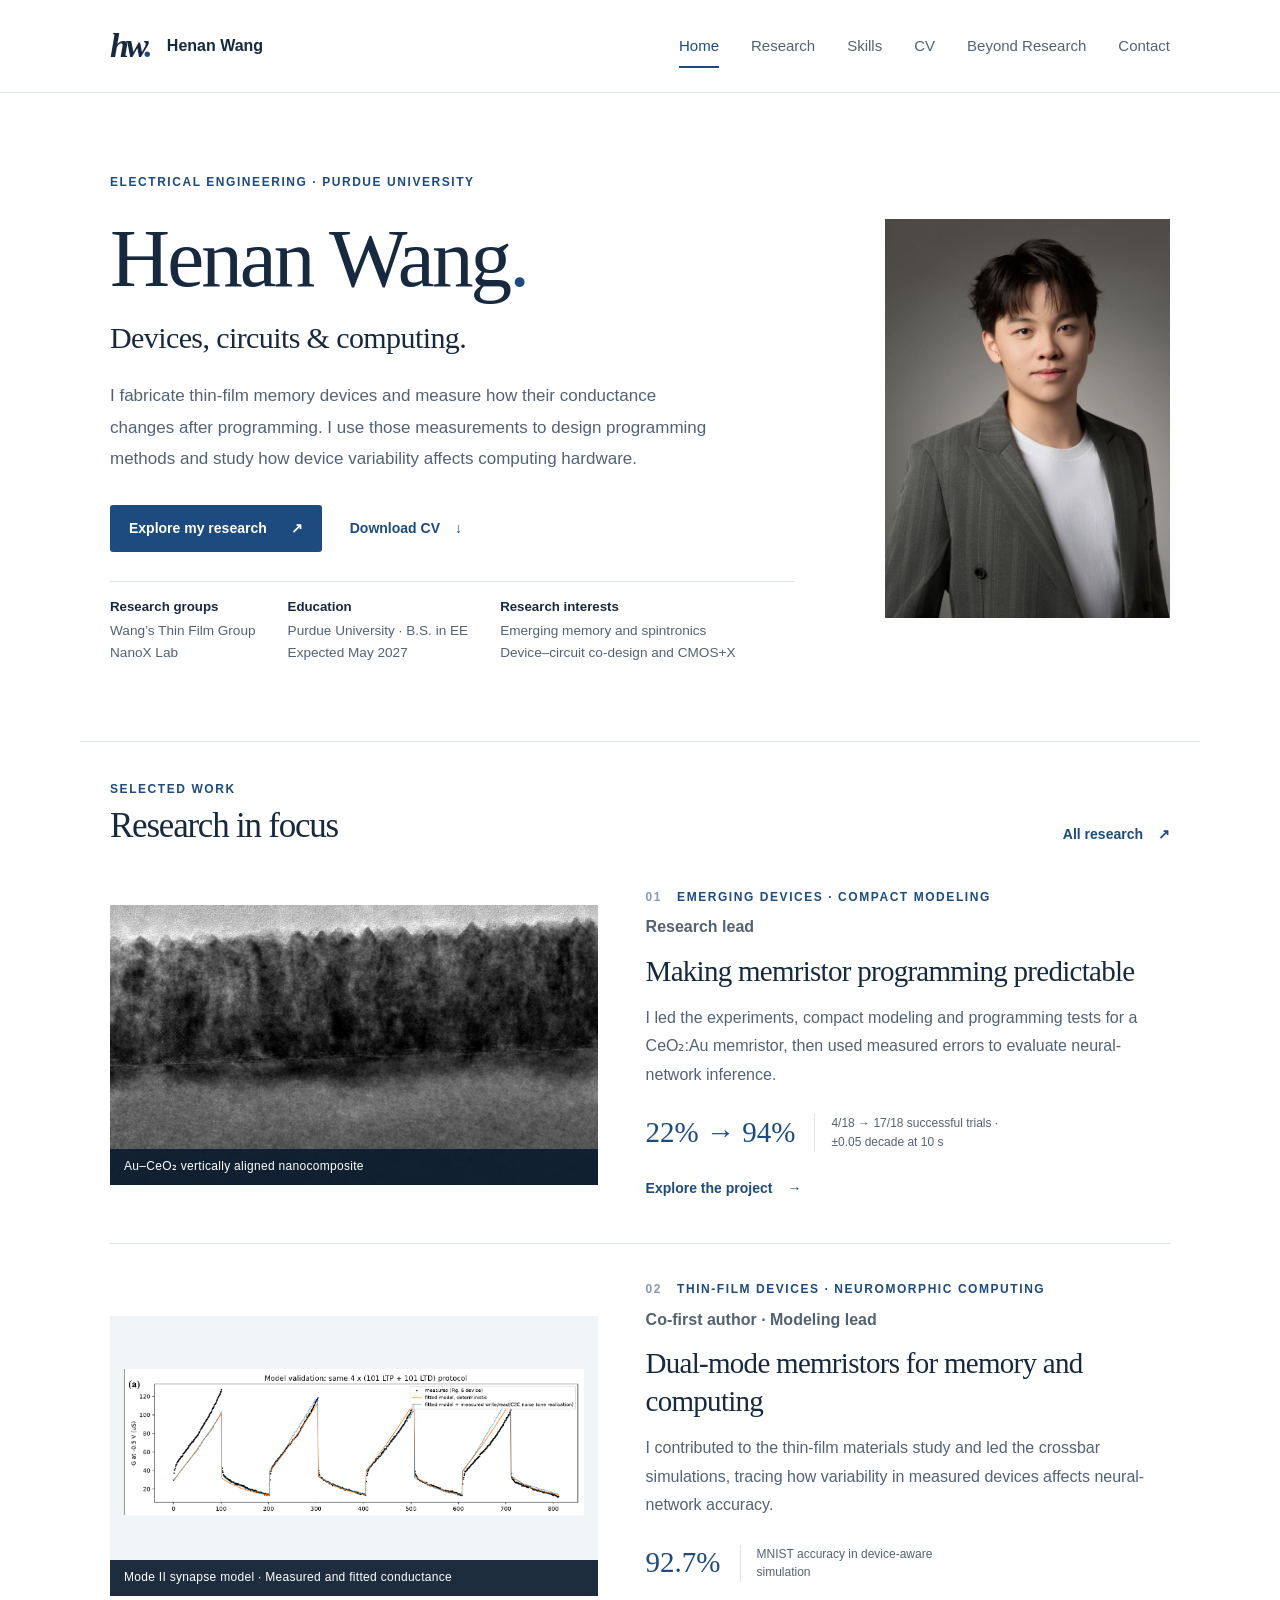
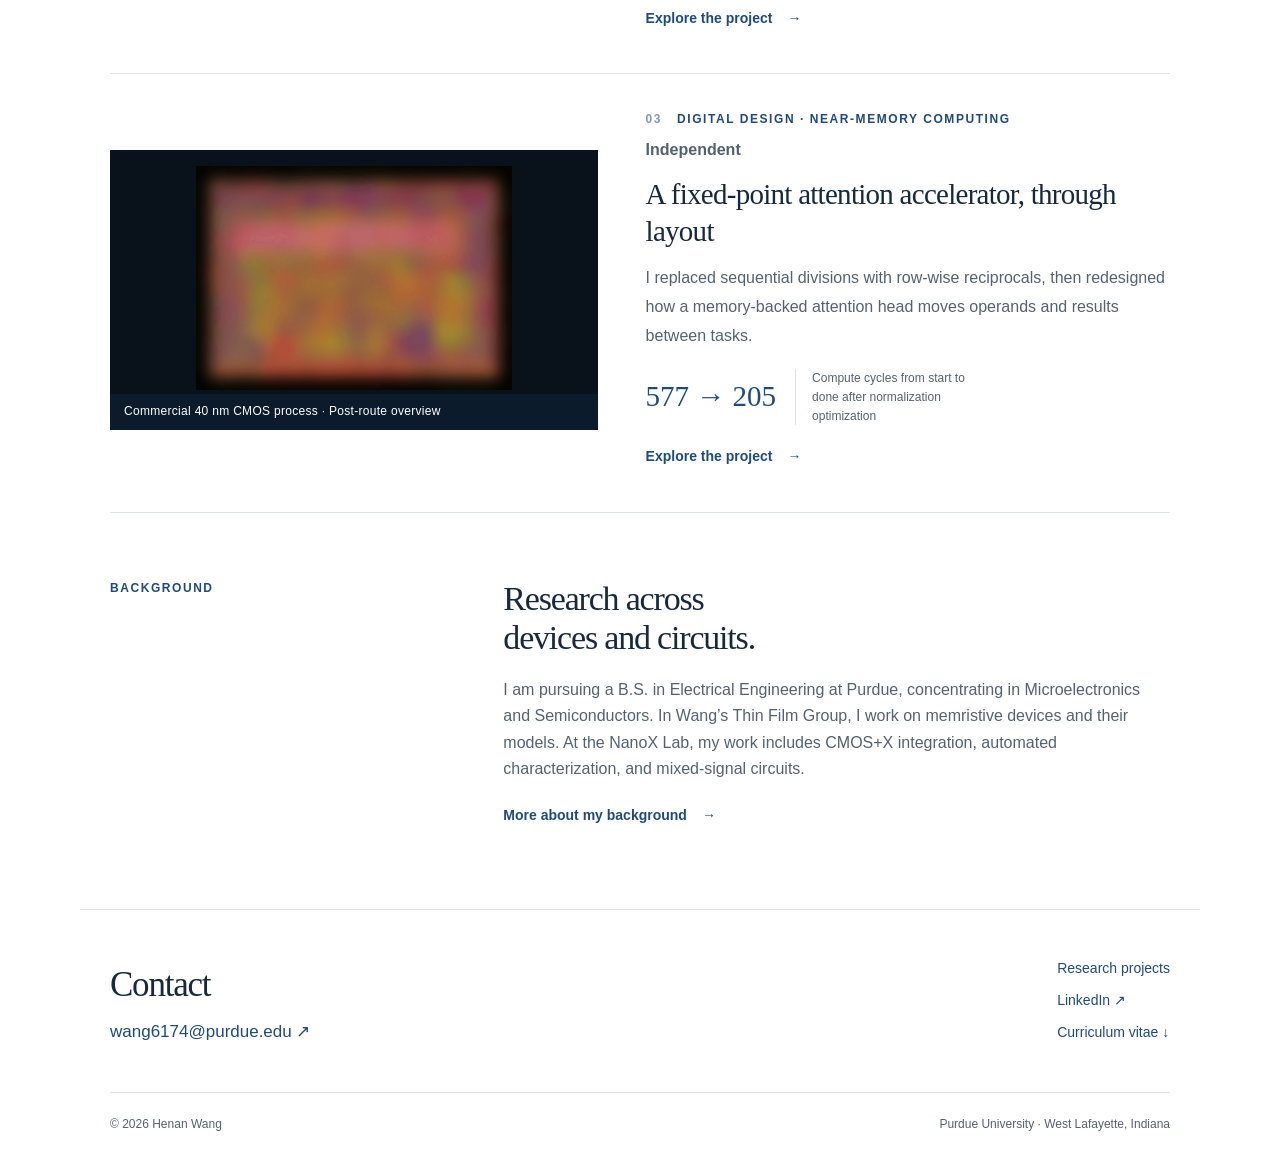
==== commit df00571d: "Redraw attention dataflow and generalize the public process description" ====
--- a/index.html
+++ b/index.html
@@ -9,7 +9,7 @@
 <nav aria-label="Main navigation"><a href="./" aria-current="page">Home</a><a href="./research/" >Research</a><a href="./skills/" >Skills</a><a href="./cv/" >CV</a><a href="./beyond-research/" >Beyond Research</a><a href="#contact">Contact</a></nav></div></header>
 <main id="main">
 <section class="hero page-width"><div class="hero-main"><p class="eyebrow">Electrical Engineering · Purdue University</p><h1>Henan Wang<span class="name-period">.</span></h1><p class="hero-subtitle">Devices, circuits & computing.</p><p class="hero-bio">I fabricate thin-film memory devices and measure how their conductance changes after programming. I use those measurements to design programming methods and study how device variability affects computing hardware.</p><div class="hero-actions"><a class="button" href="./research/">Explore my research <span aria-hidden="true">↗</span></a><a class="text-link" href="./files/Henan_Wang_CV.pdf">Download CV <span aria-hidden="true">↓</span></a></div></div><img class="hero-portrait" src="./assets/henan-wang-portrait.jpg" width="600" height="840" alt="Henan Wang in a gray jacket" fetchpriority="high"><aside class="portrait-bio"><div><h2>Research groups</h2><p>Wang’s Thin Film Group<br>NanoX Lab</p></div><div><h2>Education</h2><p>Purdue University · B.S. in EE<br>Expected May 2027</p></div><div><h2>Research interests</h2><p>Emerging memory and spintronics<br>Device–circuit co-design and CMOS+X</p></div></aside></section>
-<section class="selected-section page-width" id="research"><div class="section-heading"><div><p class="eyebrow">Selected work</p><h2>Research in focus</h2></div><a class="text-link" href="./research/">All research <span aria-hidden="true">↗</span></a></div><article class="project-row"><div class="project-visual "><img src="./assets/rram-microstructure.jpg" alt="Detail of a cross-sectional microscopy image of the vertically aligned nanocomposite structure" loading="lazy"><span class="visual-caption">Au–CeO₂ vertically aligned nanocomposite</span></div><div class="project-copy"><p class="eyebrow"><span class="index-number">01</span>Emerging devices · Compact modeling</p><p class="project-role">Research lead</p><h3><a href="./research/rram-programming/">Making memristor programming predictable</a></h3><p>I led the experiments, compact modeling and programming tests for a CeO₂:Au memristor, then used measured errors to evaluate neural-network inference.</p><div class="project-metric"><strong>22% → 94%</strong><span>4/18 → 17/18 successful trials · ±0.05 decade at 10 s</span></div><a class="text-link" href="./research/rram-programming/">Explore the project <span aria-hidden="true">→</span></a></div></article><article class="project-row"><div class="project-visual contain"><img src="./assets/dual-mode-synapse-validation.png" alt="Measured pulse response and modeled conductance across repeated programming cycles" loading="lazy"><span class="visual-caption">Mode II synapse model · Measured and fitted conductance</span></div><div class="project-copy"><p class="eyebrow"><span class="index-number">02</span>Thin-film devices · Neuromorphic computing</p><p class="project-role">Co-first author · Modeling lead</p><h3><a href="./research/neuromorphic-computing/">Dual-mode memristors for memory and computing</a></h3><p>I contributed to the thin-film materials study and led the crossbar simulations, tracing how variability in measured devices affects neural-network accuracy.</p><div class="project-metric"><strong>92.7%</strong><span>MNIST accuracy in device-aware simulation</span></div><a class="text-link" href="./research/neuromorphic-computing/">Explore the project <span aria-hidden="true">→</span></a></div></article><article class="project-row"><div class="project-visual chip"><img src="./assets/attention-layout-overview.png" alt="Blurred overview of the attention accelerator’s physical layout" loading="lazy"><span class="visual-caption">TSMC N40 · Blurred layout overview</span></div><div class="project-copy"><p class="eyebrow"><span class="index-number">03</span>Digital design · Near-memory computing</p><p class="project-role">Independent</p><h3><a href="./research/attention-accelerator/">A fixed-point attention accelerator, through layout</a></h3><p>A signed-int8 attention datapath with reciprocal-based normalization, SRAM integration, and an RTL-to-GDSII implementation.</p><div class="project-metric"><strong>577 → 205</strong><span>Attention latency in cycles after normalization optimization</span></div><a class="text-link" href="./research/attention-accelerator/">Explore the project <span aria-hidden="true">→</span></a></div></article></section>
+<section class="selected-section page-width" id="research"><div class="section-heading"><div><p class="eyebrow">Selected work</p><h2>Research in focus</h2></div><a class="text-link" href="./research/">All research <span aria-hidden="true">↗</span></a></div><article class="project-row"><div class="project-visual "><img src="./assets/rram-microstructure.jpg" alt="Detail of a cross-sectional microscopy image of the vertically aligned nanocomposite structure" loading="lazy"><span class="visual-caption">Au–CeO₂ vertically aligned nanocomposite</span></div><div class="project-copy"><p class="eyebrow"><span class="index-number">01</span>Emerging devices · Compact modeling</p><p class="project-role">Research lead</p><h3><a href="./research/rram-programming/">Making memristor programming predictable</a></h3><p>I led the experiments, compact modeling and programming tests for a CeO₂:Au memristor, then used measured errors to evaluate neural-network inference.</p><div class="project-metric"><strong>22% → 94%</strong><span>4/18 → 17/18 successful trials · ±0.05 decade at 10 s</span></div><a class="text-link" href="./research/rram-programming/">Explore the project <span aria-hidden="true">→</span></a></div></article><article class="project-row"><div class="project-visual contain"><img src="./assets/dual-mode-synapse-validation.png" alt="Measured pulse response and modeled conductance across repeated programming cycles" loading="lazy"><span class="visual-caption">Mode II synapse model · Measured and fitted conductance</span></div><div class="project-copy"><p class="eyebrow"><span class="index-number">02</span>Thin-film devices · Neuromorphic computing</p><p class="project-role">Co-first author · Modeling lead</p><h3><a href="./research/neuromorphic-computing/">Dual-mode memristors for memory and computing</a></h3><p>I contributed to the thin-film materials study and led the crossbar simulations, tracing how variability in measured devices affects neural-network accuracy.</p><div class="project-metric"><strong>92.7%</strong><span>MNIST accuracy in device-aware simulation</span></div><a class="text-link" href="./research/neuromorphic-computing/">Explore the project <span aria-hidden="true">→</span></a></div></article><article class="project-row"><div class="project-visual chip"><img src="./assets/attention-layout-overview.png" alt="Blurred overview of the attention accelerator’s physical layout" loading="lazy"><span class="visual-caption">Commercial 40 nm CMOS process · Post-route overview</span></div><div class="project-copy"><p class="eyebrow"><span class="index-number">03</span>Digital design · Near-memory computing</p><p class="project-role">Independent</p><h3><a href="./research/attention-accelerator/">A fixed-point attention accelerator, through layout</a></h3><p>I replaced sequential divisions with row-wise reciprocals, then redesigned how a memory-backed attention head moves operands and results between tasks.</p><div class="project-metric"><strong>577 → 205</strong><span>Compute cycles from start to done after normalization optimization</span></div><a class="text-link" href="./research/attention-accelerator/">Explore the project <span aria-hidden="true">→</span></a></div></article></section>
 <section class="about-strip page-width"><p class="eyebrow">Background</p><div><h2>Research across<br>devices and circuits.</h2><p>I am pursuing a B.S. in Electrical Engineering at Purdue, concentrating in Microelectronics and Semiconductors. In Wang’s Thin Film Group, I work on memristive devices and their models. At the NanoX Lab, my work includes CMOS+X integration, automated characterization, and mixed-signal circuits.</p><a class="text-link" href="./cv/">More about my background <span aria-hidden="true">→</span></a></div></section></main>
 <footer id="contact" class="site-footer"><div class="footer-top"><div><h2>Contact</h2><a class="email" href="mailto:wang6174@purdue.edu">wang6174@purdue.edu <span aria-hidden="true">↗</span></a></div><div class="footer-links"><a href="./research/">Research projects</a><a href="https://www.linkedin.com/in/henanwang96" target="_blank" rel="noopener noreferrer">LinkedIn <span aria-hidden="true">↗</span></a><a href="./files/Henan_Wang_CV.pdf">Curriculum vitae <span aria-hidden="true">↓</span></a></div></div><div class="footer-bottom"><span>© 2026 Henan Wang</span><span>Purdue University · West Lafayette, Indiana</span></div></footer>
 </body></html>
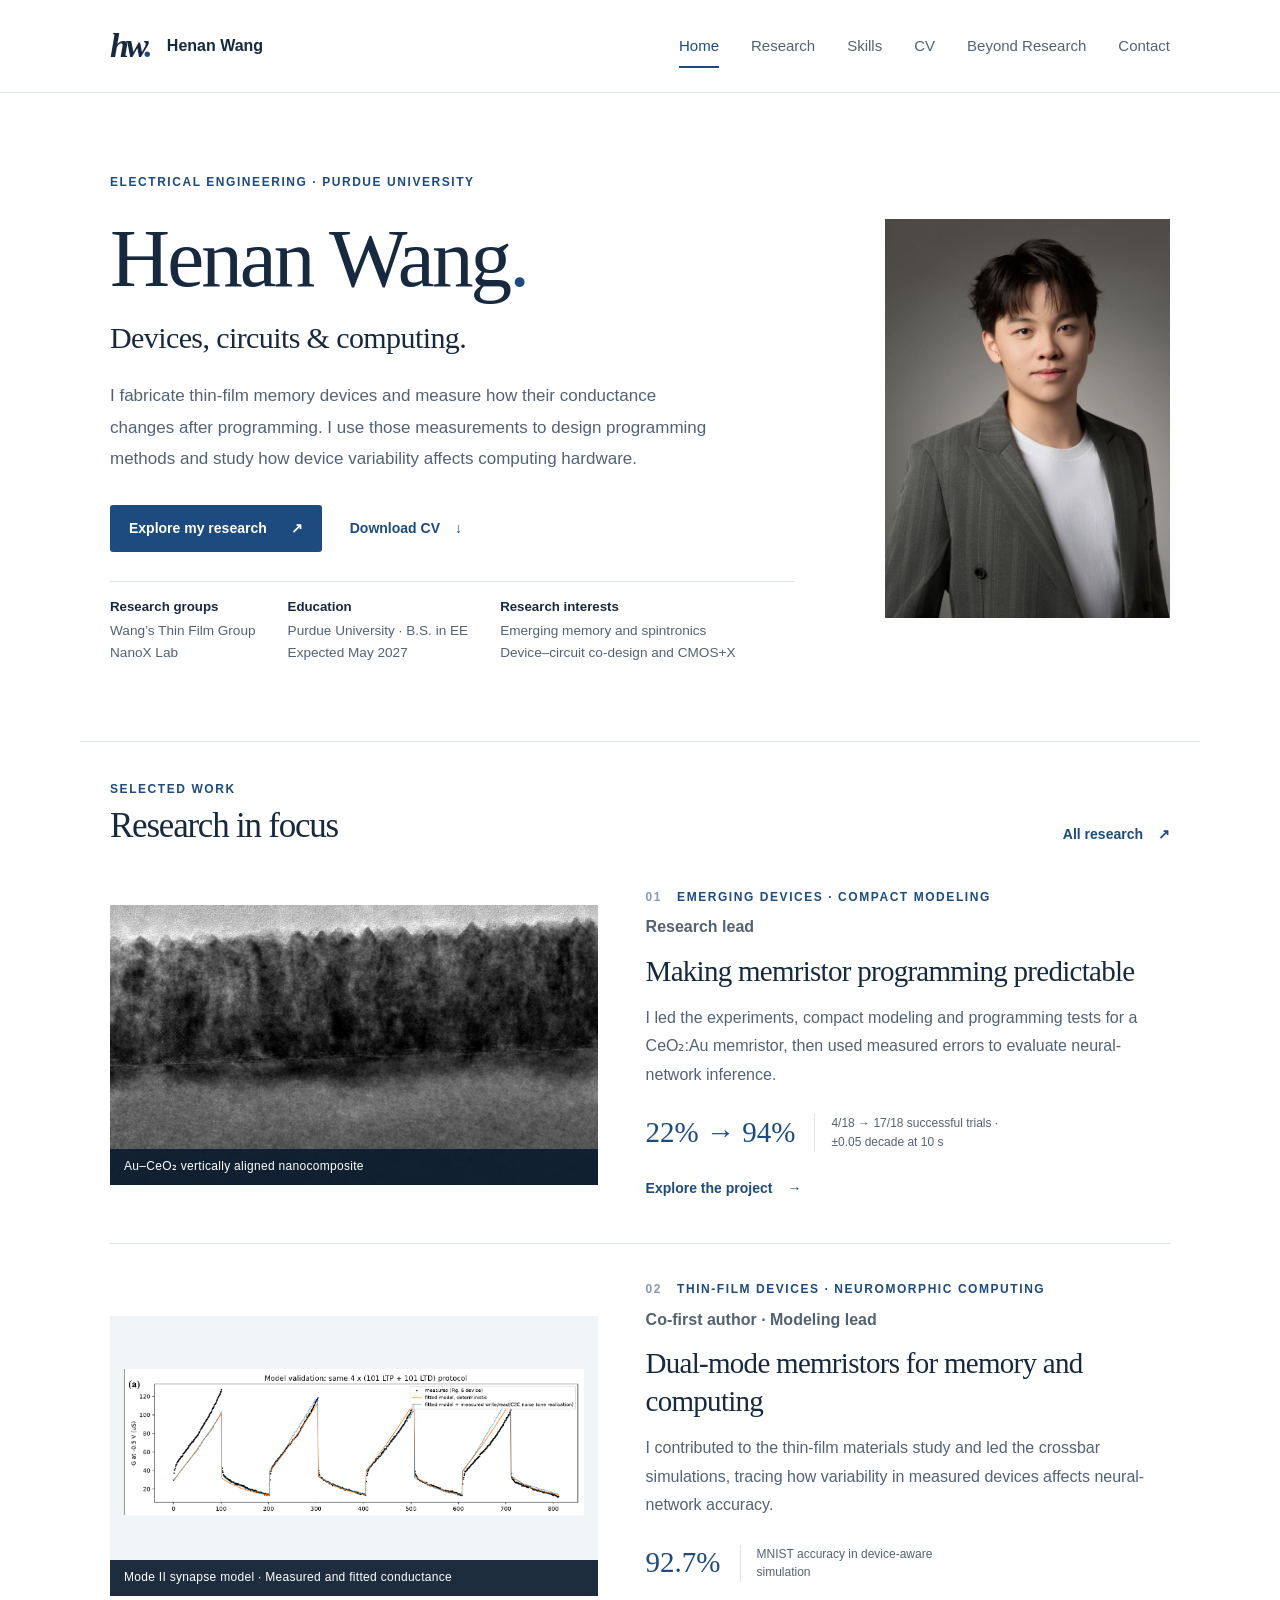
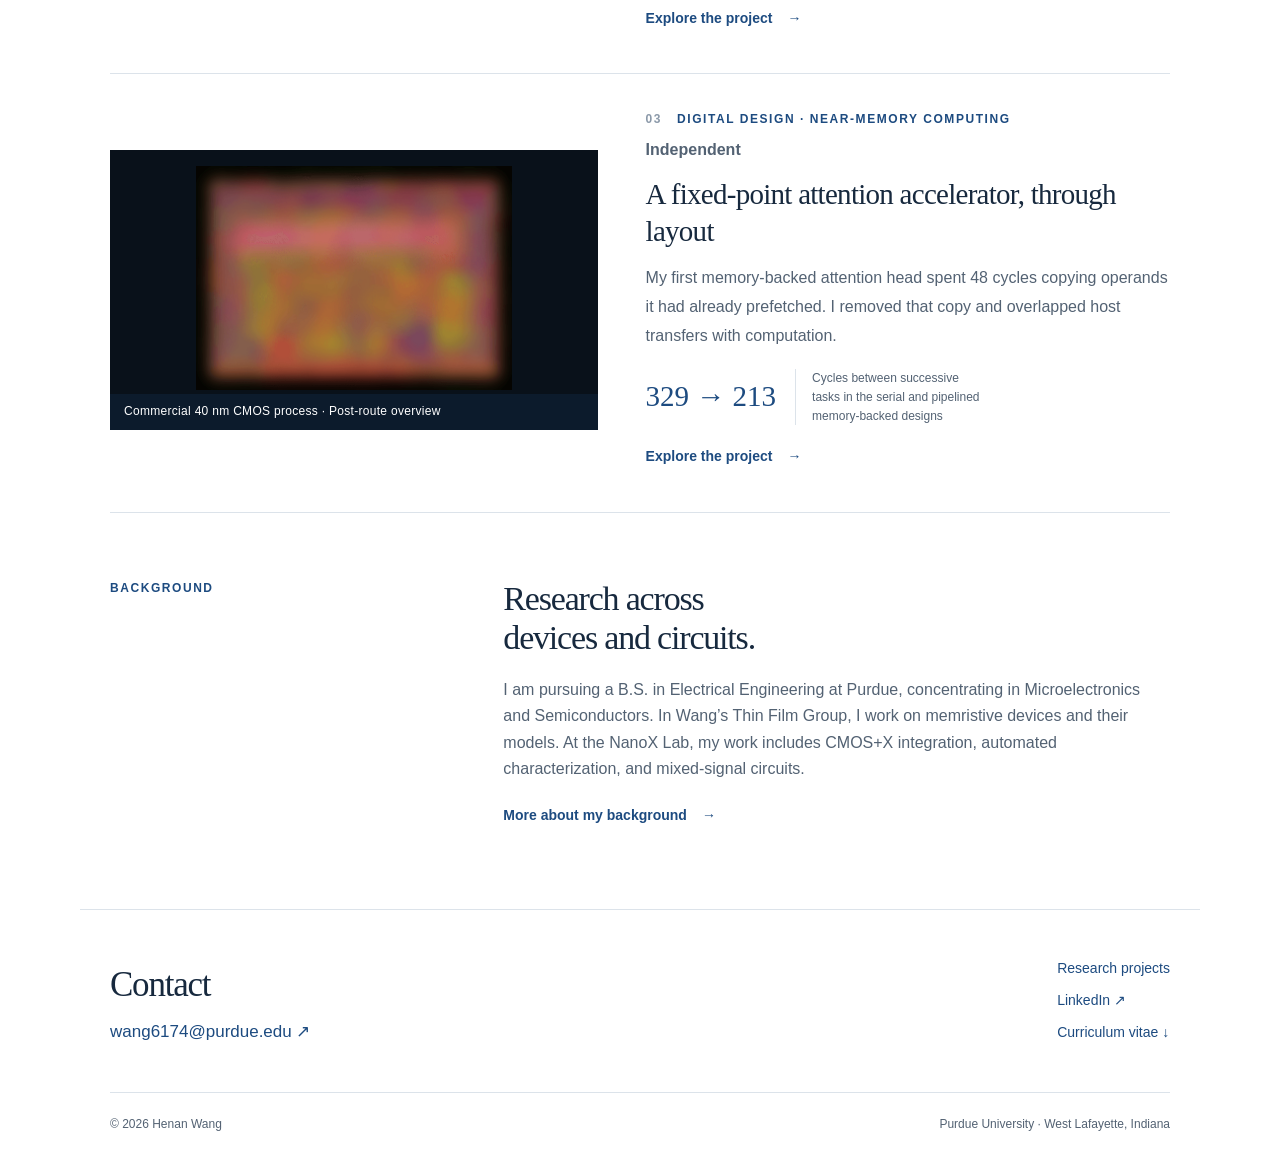
==== commit 0105674d: "Clarify the cycle windows for the public attention results" ====
--- a/index.html
+++ b/index.html
@@ -9,7 +9,7 @@
 <nav aria-label="Main navigation"><a href="./" aria-current="page">Home</a><a href="./research/" >Research</a><a href="./skills/" >Skills</a><a href="./cv/" >CV</a><a href="./beyond-research/" >Beyond Research</a><a href="#contact">Contact</a></nav></div></header>
 <main id="main">
 <section class="hero page-width"><div class="hero-main"><p class="eyebrow">Electrical Engineering · Purdue University</p><h1>Henan Wang<span class="name-period">.</span></h1><p class="hero-subtitle">Devices, circuits & computing.</p><p class="hero-bio">I fabricate thin-film memory devices and measure how their conductance changes after programming. I use those measurements to design programming methods and study how device variability affects computing hardware.</p><div class="hero-actions"><a class="button" href="./research/">Explore my research <span aria-hidden="true">↗</span></a><a class="text-link" href="./files/Henan_Wang_CV.pdf">Download CV <span aria-hidden="true">↓</span></a></div></div><img class="hero-portrait" src="./assets/henan-wang-portrait.jpg" width="600" height="840" alt="Henan Wang in a gray jacket" fetchpriority="high"><aside class="portrait-bio"><div><h2>Research groups</h2><p>Wang’s Thin Film Group<br>NanoX Lab</p></div><div><h2>Education</h2><p>Purdue University · B.S. in EE<br>Expected May 2027</p></div><div><h2>Research interests</h2><p>Emerging memory and spintronics<br>Device–circuit co-design and CMOS+X</p></div></aside></section>
-<section class="selected-section page-width" id="research"><div class="section-heading"><div><p class="eyebrow">Selected work</p><h2>Research in focus</h2></div><a class="text-link" href="./research/">All research <span aria-hidden="true">↗</span></a></div><article class="project-row"><div class="project-visual "><img src="./assets/rram-microstructure.jpg" alt="Detail of a cross-sectional microscopy image of the vertically aligned nanocomposite structure" loading="lazy"><span class="visual-caption">Au–CeO₂ vertically aligned nanocomposite</span></div><div class="project-copy"><p class="eyebrow"><span class="index-number">01</span>Emerging devices · Compact modeling</p><p class="project-role">Research lead</p><h3><a href="./research/rram-programming/">Making memristor programming predictable</a></h3><p>I led the experiments, compact modeling and programming tests for a CeO₂:Au memristor, then used measured errors to evaluate neural-network inference.</p><div class="project-metric"><strong>22% → 94%</strong><span>4/18 → 17/18 successful trials · ±0.05 decade at 10 s</span></div><a class="text-link" href="./research/rram-programming/">Explore the project <span aria-hidden="true">→</span></a></div></article><article class="project-row"><div class="project-visual contain"><img src="./assets/dual-mode-synapse-validation.png" alt="Measured pulse response and modeled conductance across repeated programming cycles" loading="lazy"><span class="visual-caption">Mode II synapse model · Measured and fitted conductance</span></div><div class="project-copy"><p class="eyebrow"><span class="index-number">02</span>Thin-film devices · Neuromorphic computing</p><p class="project-role">Co-first author · Modeling lead</p><h3><a href="./research/neuromorphic-computing/">Dual-mode memristors for memory and computing</a></h3><p>I contributed to the thin-film materials study and led the crossbar simulations, tracing how variability in measured devices affects neural-network accuracy.</p><div class="project-metric"><strong>92.7%</strong><span>MNIST accuracy in device-aware simulation</span></div><a class="text-link" href="./research/neuromorphic-computing/">Explore the project <span aria-hidden="true">→</span></a></div></article><article class="project-row"><div class="project-visual chip"><img src="./assets/attention-layout-overview.png" alt="Blurred overview of the attention accelerator’s physical layout" loading="lazy"><span class="visual-caption">Commercial 40 nm CMOS process · Post-route overview</span></div><div class="project-copy"><p class="eyebrow"><span class="index-number">03</span>Digital design · Near-memory computing</p><p class="project-role">Independent</p><h3><a href="./research/attention-accelerator/">A fixed-point attention accelerator, through layout</a></h3><p>I replaced sequential divisions with row-wise reciprocals, then redesigned how a memory-backed attention head moves operands and results between tasks.</p><div class="project-metric"><strong>577 → 205</strong><span>Compute cycles from start to done after normalization optimization</span></div><a class="text-link" href="./research/attention-accelerator/">Explore the project <span aria-hidden="true">→</span></a></div></article></section>
+<section class="selected-section page-width" id="research"><div class="section-heading"><div><p class="eyebrow">Selected work</p><h2>Research in focus</h2></div><a class="text-link" href="./research/">All research <span aria-hidden="true">↗</span></a></div><article class="project-row"><div class="project-visual "><img src="./assets/rram-microstructure.jpg" alt="Detail of a cross-sectional microscopy image of the vertically aligned nanocomposite structure" loading="lazy"><span class="visual-caption">Au–CeO₂ vertically aligned nanocomposite</span></div><div class="project-copy"><p class="eyebrow"><span class="index-number">01</span>Emerging devices · Compact modeling</p><p class="project-role">Research lead</p><h3><a href="./research/rram-programming/">Making memristor programming predictable</a></h3><p>I led the experiments, compact modeling and programming tests for a CeO₂:Au memristor, then used measured errors to evaluate neural-network inference.</p><div class="project-metric"><strong>22% → 94%</strong><span>4/18 → 17/18 successful trials · ±0.05 decade at 10 s</span></div><a class="text-link" href="./research/rram-programming/">Explore the project <span aria-hidden="true">→</span></a></div></article><article class="project-row"><div class="project-visual contain"><img src="./assets/dual-mode-synapse-validation.png" alt="Measured pulse response and modeled conductance across repeated programming cycles" loading="lazy"><span class="visual-caption">Mode II synapse model · Measured and fitted conductance</span></div><div class="project-copy"><p class="eyebrow"><span class="index-number">02</span>Thin-film devices · Neuromorphic computing</p><p class="project-role">Co-first author · Modeling lead</p><h3><a href="./research/neuromorphic-computing/">Dual-mode memristors for memory and computing</a></h3><p>I contributed to the thin-film materials study and led the crossbar simulations, tracing how variability in measured devices affects neural-network accuracy.</p><div class="project-metric"><strong>92.7%</strong><span>MNIST accuracy in device-aware simulation</span></div><a class="text-link" href="./research/neuromorphic-computing/">Explore the project <span aria-hidden="true">→</span></a></div></article><article class="project-row"><div class="project-visual chip"><img src="./assets/attention-layout-overview.png" alt="Blurred overview of the attention accelerator’s physical layout" loading="lazy"><span class="visual-caption">Commercial 40 nm CMOS process · Post-route overview</span></div><div class="project-copy"><p class="eyebrow"><span class="index-number">03</span>Digital design · Near-memory computing</p><p class="project-role">Independent</p><h3><a href="./research/attention-accelerator/">A fixed-point attention accelerator, through layout</a></h3><p>My first memory-backed attention head spent 48 cycles copying operands it had already prefetched. I removed that copy and overlapped host transfers with computation.</p><div class="project-metric"><strong>329 → 213</strong><span>Cycles between successive tasks in the serial and pipelined memory-backed designs</span></div><a class="text-link" href="./research/attention-accelerator/">Explore the project <span aria-hidden="true">→</span></a></div></article></section>
 <section class="about-strip page-width"><p class="eyebrow">Background</p><div><h2>Research across<br>devices and circuits.</h2><p>I am pursuing a B.S. in Electrical Engineering at Purdue, concentrating in Microelectronics and Semiconductors. In Wang’s Thin Film Group, I work on memristive devices and their models. At the NanoX Lab, my work includes CMOS+X integration, automated characterization, and mixed-signal circuits.</p><a class="text-link" href="./cv/">More about my background <span aria-hidden="true">→</span></a></div></section></main>
 <footer id="contact" class="site-footer"><div class="footer-top"><div><h2>Contact</h2><a class="email" href="mailto:wang6174@purdue.edu">wang6174@purdue.edu <span aria-hidden="true">↗</span></a></div><div class="footer-links"><a href="./research/">Research projects</a><a href="https://www.linkedin.com/in/henanwang96" target="_blank" rel="noopener noreferrer">LinkedIn <span aria-hidden="true">↗</span></a><a href="./files/Henan_Wang_CV.pdf">Curriculum vitae <span aria-hidden="true">↓</span></a></div></div><div class="footer-bottom"><span>© 2026 Henan Wang</span><span>Purdue University · West Lafayette, Indiana</span></div></footer>
 </body></html>
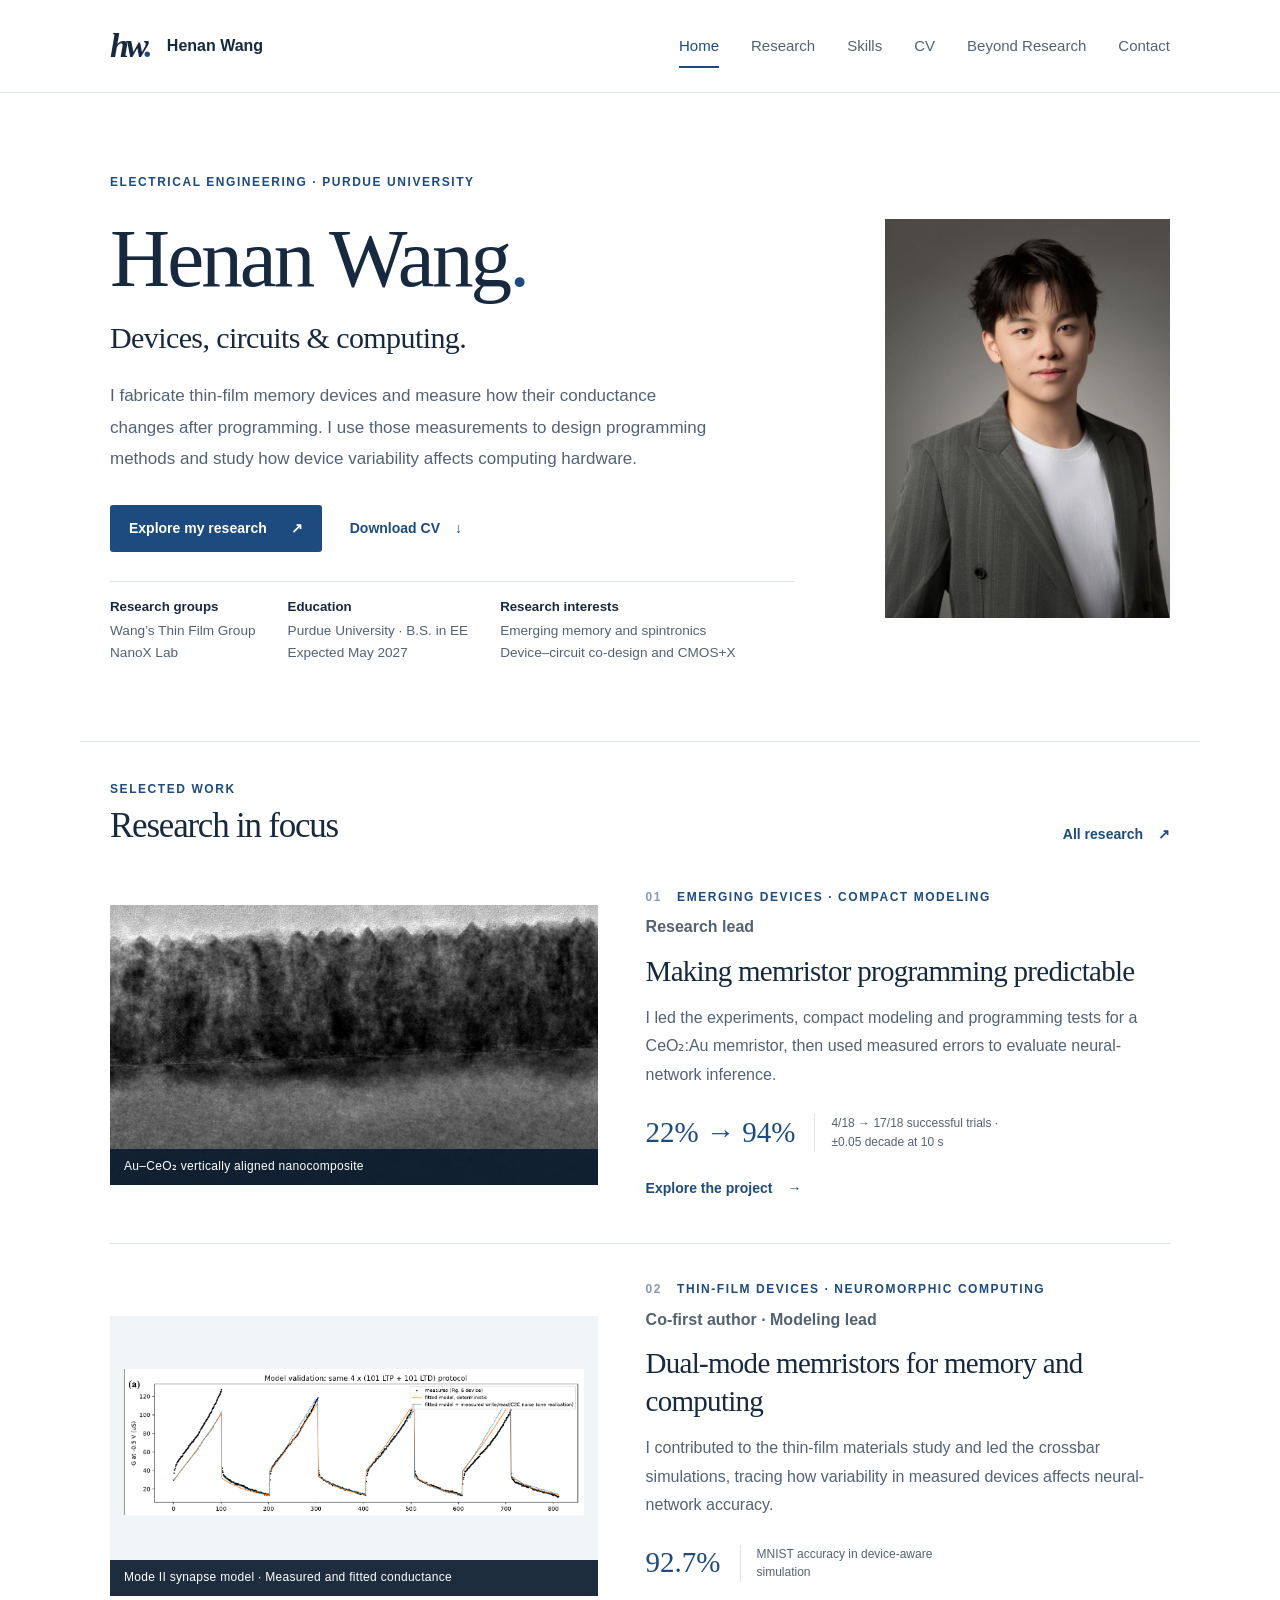
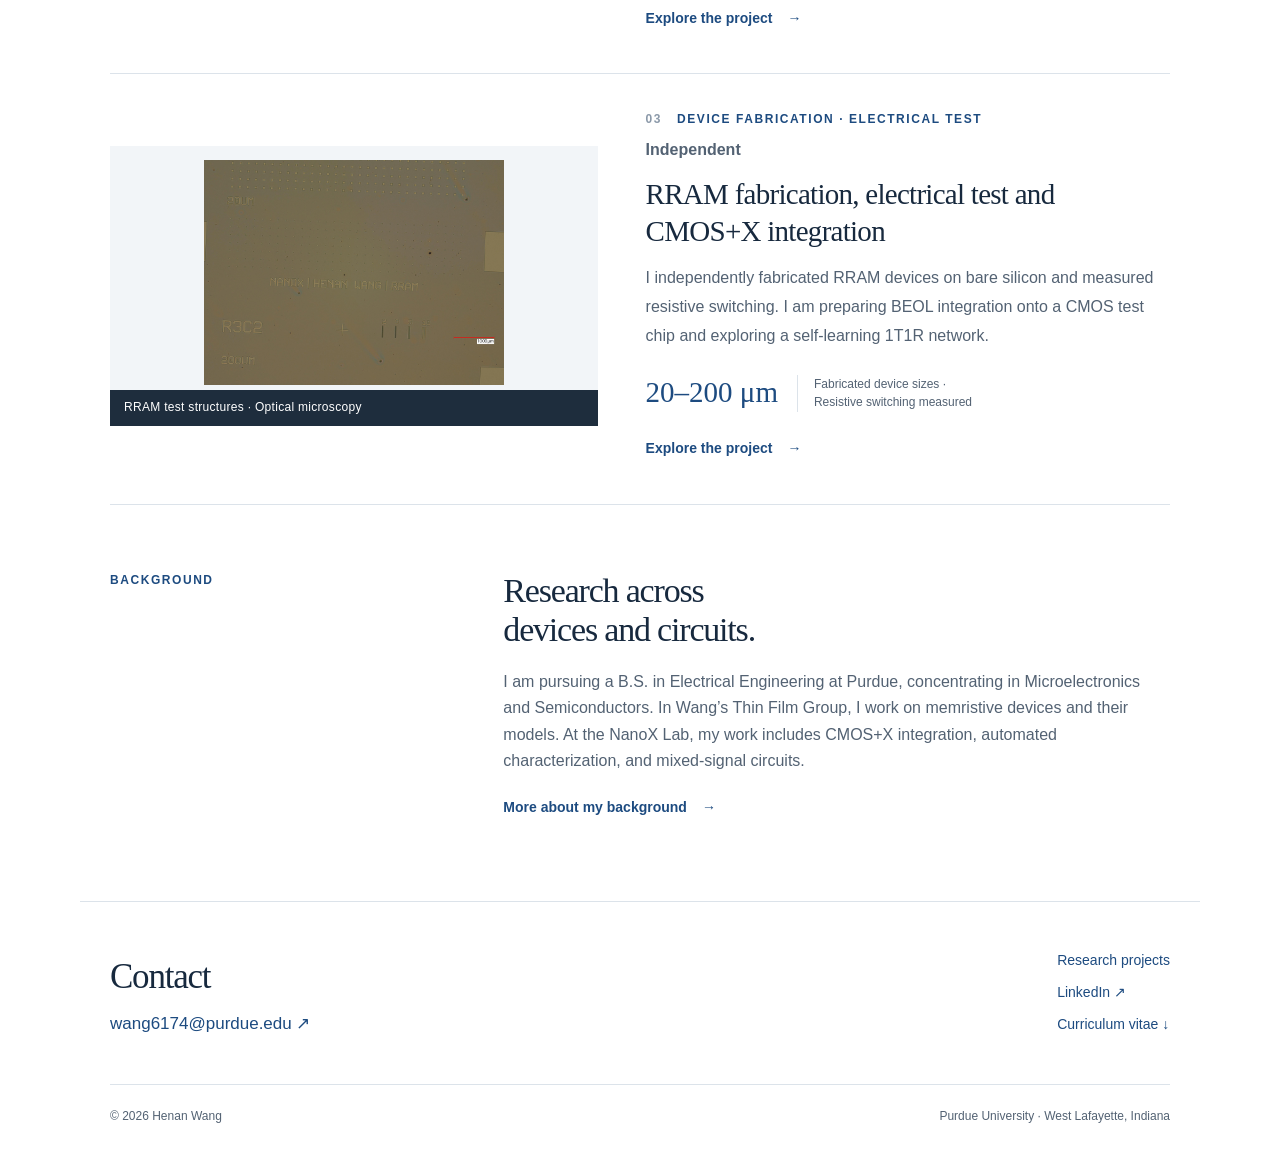
==== commit 02cf5591: "Feature fabricated RRAM devices and outline planned CMOS integration" ====
--- a/index.html
+++ b/index.html
@@ -3,13 +3,13 @@
 <title>Henan Wang — Devices, circuits & computing</title>
 <meta name="description" content="Henan Wang is an electrical engineering undergraduate researcher at Purdue University working on emerging devices, compact modeling, and computing hardware."><meta name="theme-color" content="#183f72">
 <link rel="icon" type="image/svg+xml" href="data:image/svg+xml,%3Csvg xmlns='http://www.w3.org/2000/svg' viewBox='0 0 40 40'%3E%3Crect width='40' height='40' rx='4' fill='%23183f72'/%3E%3Cpath d='M11 10v20m18-20v20M11 20h18' stroke='white' stroke-width='3'/%3E%3C/svg%3E">
-<link rel="stylesheet" href="./assets/site.css"><link rel="stylesheet" href="./assets/projects.css?v=2f08546cecf7"></head>
+<link rel="stylesheet" href="./assets/site.css"><link rel="stylesheet" href="./assets/projects.css?v=efece1097140"></head>
 <body><a class="skip-link" href="#main">Skip to content</a>
 <header class="site-header"><div class="header-inner"><a class="wordmark" href="./" aria-label="Henan Wang home"><span class="monogram">hw<span>.</span></span><span>Henan Wang</span></a>
 <nav aria-label="Main navigation"><a href="./" aria-current="page">Home</a><a href="./research/" >Research</a><a href="./skills/" >Skills</a><a href="./cv/" >CV</a><a href="./beyond-research/" >Beyond Research</a><a href="#contact">Contact</a></nav></div></header>
 <main id="main">
 <section class="hero page-width"><div class="hero-main"><p class="eyebrow">Electrical Engineering · Purdue University</p><h1>Henan Wang<span class="name-period">.</span></h1><p class="hero-subtitle">Devices, circuits & computing.</p><p class="hero-bio">I fabricate thin-film memory devices and measure how their conductance changes after programming. I use those measurements to design programming methods and study how device variability affects computing hardware.</p><div class="hero-actions"><a class="button" href="./research/">Explore my research <span aria-hidden="true">↗</span></a><a class="text-link" href="./files/Henan_Wang_CV.pdf">Download CV <span aria-hidden="true">↓</span></a></div></div><img class="hero-portrait" src="./assets/henan-wang-portrait.jpg" width="600" height="840" alt="Henan Wang in a gray jacket" fetchpriority="high"><aside class="portrait-bio"><div><h2>Research groups</h2><p>Wang’s Thin Film Group<br>NanoX Lab</p></div><div><h2>Education</h2><p>Purdue University · B.S. in EE<br>Expected May 2027</p></div><div><h2>Research interests</h2><p>Emerging memory and spintronics<br>Device–circuit co-design and CMOS+X</p></div></aside></section>
-<section class="selected-section page-width" id="research"><div class="section-heading"><div><p class="eyebrow">Selected work</p><h2>Research in focus</h2></div><a class="text-link" href="./research/">All research <span aria-hidden="true">↗</span></a></div><article class="project-row"><div class="project-visual "><img src="./assets/rram-microstructure.jpg" alt="Detail of a cross-sectional microscopy image of the vertically aligned nanocomposite structure" loading="lazy"><span class="visual-caption">Au–CeO₂ vertically aligned nanocomposite</span></div><div class="project-copy"><p class="eyebrow"><span class="index-number">01</span>Emerging devices · Compact modeling</p><p class="project-role">Research lead</p><h3><a href="./research/rram-programming/">Making memristor programming predictable</a></h3><p>I led the experiments, compact modeling and programming tests for a CeO₂:Au memristor, then used measured errors to evaluate neural-network inference.</p><div class="project-metric"><strong>22% → 94%</strong><span>4/18 → 17/18 successful trials · ±0.05 decade at 10 s</span></div><a class="text-link" href="./research/rram-programming/">Explore the project <span aria-hidden="true">→</span></a></div></article><article class="project-row"><div class="project-visual contain"><img src="./assets/dual-mode-synapse-validation.png" alt="Measured pulse response and modeled conductance across repeated programming cycles" loading="lazy"><span class="visual-caption">Mode II synapse model · Measured and fitted conductance</span></div><div class="project-copy"><p class="eyebrow"><span class="index-number">02</span>Thin-film devices · Neuromorphic computing</p><p class="project-role">Co-first author · Modeling lead</p><h3><a href="./research/neuromorphic-computing/">Dual-mode memristors for memory and computing</a></h3><p>I contributed to the thin-film materials study and led the crossbar simulations, tracing how variability in measured devices affects neural-network accuracy.</p><div class="project-metric"><strong>92.7%</strong><span>MNIST accuracy in device-aware simulation</span></div><a class="text-link" href="./research/neuromorphic-computing/">Explore the project <span aria-hidden="true">→</span></a></div></article><article class="project-row"><div class="project-visual chip"><img src="./assets/attention-layout-overview.png" alt="Blurred overview of the attention accelerator’s physical layout" loading="lazy"><span class="visual-caption">Commercial 40 nm CMOS process · Post-route overview</span></div><div class="project-copy"><p class="eyebrow"><span class="index-number">03</span>Digital design · Near-memory computing</p><p class="project-role">Independent</p><h3><a href="./research/attention-accelerator/">A fixed-point attention accelerator, through layout</a></h3><p>My first memory-backed attention head spent 48 cycles copying operands it had already prefetched. I removed that copy and overlapped host transfers with computation.</p><div class="project-metric"><strong>329 → 213</strong><span>Cycles between successive tasks in the serial and pipelined memory-backed designs</span></div><a class="text-link" href="./research/attention-accelerator/">Explore the project <span aria-hidden="true">→</span></a></div></article></section>
+<section class="selected-section page-width" id="research"><div class="section-heading"><div><p class="eyebrow">Selected work</p><h2>Research in focus</h2></div><a class="text-link" href="./research/">All research <span aria-hidden="true">↗</span></a></div><article class="project-row"><div class="project-visual "><img src="./assets/rram-microstructure.jpg" alt="Detail of a cross-sectional microscopy image of the vertically aligned nanocomposite structure" loading="lazy"><span class="visual-caption">Au–CeO₂ vertically aligned nanocomposite</span></div><div class="project-copy"><p class="eyebrow"><span class="index-number">01</span>Emerging devices · Compact modeling</p><p class="project-role">Research lead</p><h3><a href="./research/rram-programming/">Making memristor programming predictable</a></h3><p>I led the experiments, compact modeling and programming tests for a CeO₂:Au memristor, then used measured errors to evaluate neural-network inference.</p><div class="project-metric"><strong>22% → 94%</strong><span>4/18 → 17/18 successful trials · ±0.05 decade at 10 s</span></div><a class="text-link" href="./research/rram-programming/">Explore the project <span aria-hidden="true">→</span></a></div></article><article class="project-row"><div class="project-visual contain"><img src="./assets/dual-mode-synapse-validation.png" alt="Measured pulse response and modeled conductance across repeated programming cycles" loading="lazy"><span class="visual-caption">Mode II synapse model · Measured and fitted conductance</span></div><div class="project-copy"><p class="eyebrow"><span class="index-number">02</span>Thin-film devices · Neuromorphic computing</p><p class="project-role">Co-first author · Modeling lead</p><h3><a href="./research/neuromorphic-computing/">Dual-mode memristors for memory and computing</a></h3><p>I contributed to the thin-film materials study and led the crossbar simulations, tracing how variability in measured devices affects neural-network accuracy.</p><div class="project-metric"><strong>92.7%</strong><span>MNIST accuracy in device-aware simulation</span></div><a class="text-link" href="./research/neuromorphic-computing/">Explore the project <span aria-hidden="true">→</span></a></div></article><article class="project-row"><div class="project-visual contain"><img src="./assets/cmos-rram-patterned-array.jpg" alt="Optical micrograph of my patterned RRAM test structures and alignment marks, with a 1000 micrometer scale bar" loading="lazy"><span class="visual-caption">RRAM test structures · Optical microscopy</span></div><div class="project-copy"><p class="eyebrow"><span class="index-number">03</span>Device fabrication · Electrical test</p><p class="project-role">Independent</p><h3><a href="./research/cmos-characterization/">RRAM fabrication, electrical test and CMOS+X integration</a></h3><p>I independently fabricated RRAM devices on bare silicon and measured resistive switching. I am preparing BEOL integration onto a CMOS test chip and exploring a self-learning 1T1R network.</p><div class="project-metric"><strong>20–200 μm</strong><span>Fabricated device sizes · Resistive switching measured</span></div><a class="text-link" href="./research/cmos-characterization/">Explore the project <span aria-hidden="true">→</span></a></div></article></section>
 <section class="about-strip page-width"><p class="eyebrow">Background</p><div><h2>Research across<br>devices and circuits.</h2><p>I am pursuing a B.S. in Electrical Engineering at Purdue, concentrating in Microelectronics and Semiconductors. In Wang’s Thin Film Group, I work on memristive devices and their models. At the NanoX Lab, my work includes CMOS+X integration, automated characterization, and mixed-signal circuits.</p><a class="text-link" href="./cv/">More about my background <span aria-hidden="true">→</span></a></div></section></main>
 <footer id="contact" class="site-footer"><div class="footer-top"><div><h2>Contact</h2><a class="email" href="mailto:wang6174@purdue.edu">wang6174@purdue.edu <span aria-hidden="true">↗</span></a></div><div class="footer-links"><a href="./research/">Research projects</a><a href="https://www.linkedin.com/in/henanwang96" target="_blank" rel="noopener noreferrer">LinkedIn <span aria-hidden="true">↗</span></a><a href="./files/Henan_Wang_CV.pdf">Curriculum vitae <span aria-hidden="true">↓</span></a></div></div><div class="footer-bottom"><span>© 2026 Henan Wang</span><span>Purdue University · West Lafayette, Indiana</span></div></footer>
 </body></html>
--- a/assets/projects.css
+++ b/assets/projects.css
@@ -1,4 +1,5 @@
 /* Additional project figures preserve the complete scientific image. */
+.prose .fabrication-photo img { max-height: 36rem; object-fit: contain; }
 .project-copy .project-role, .project-meta .project-role {
   color: var(--blue);
   font-size: .84rem;
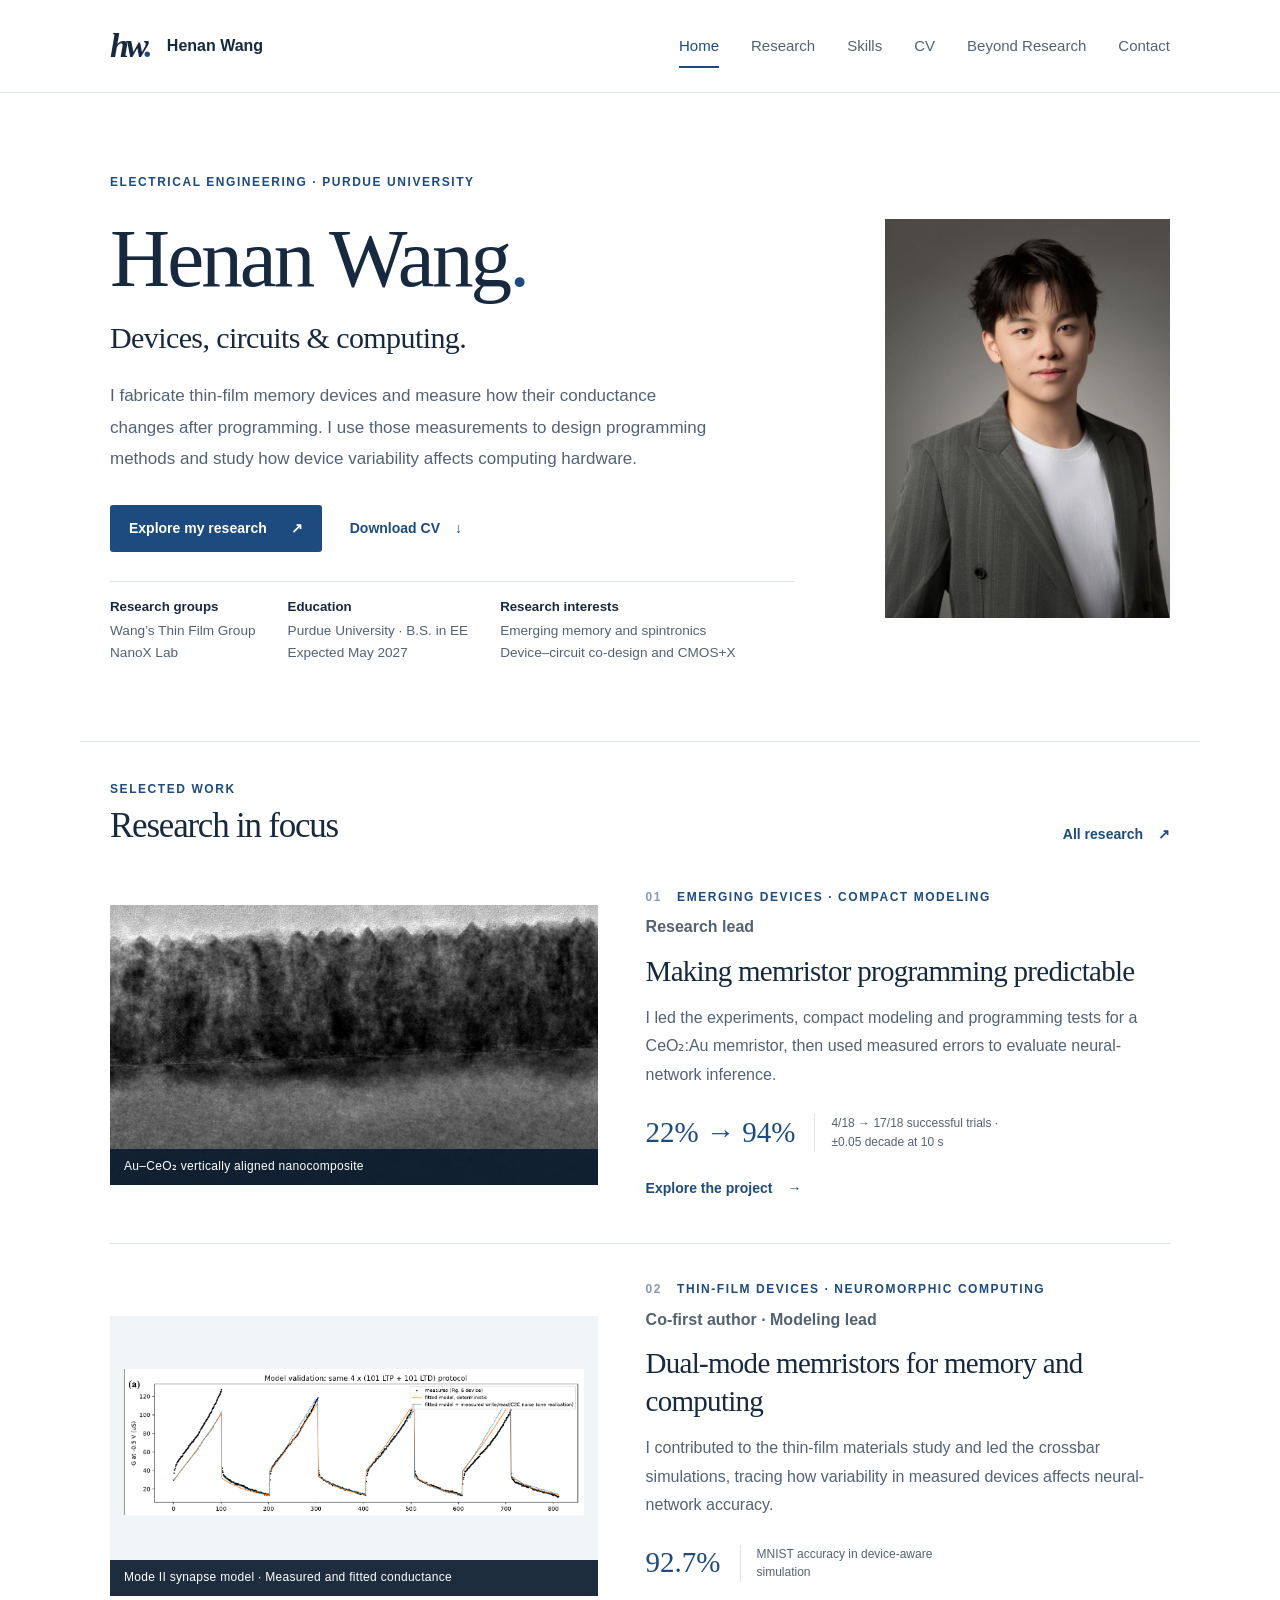
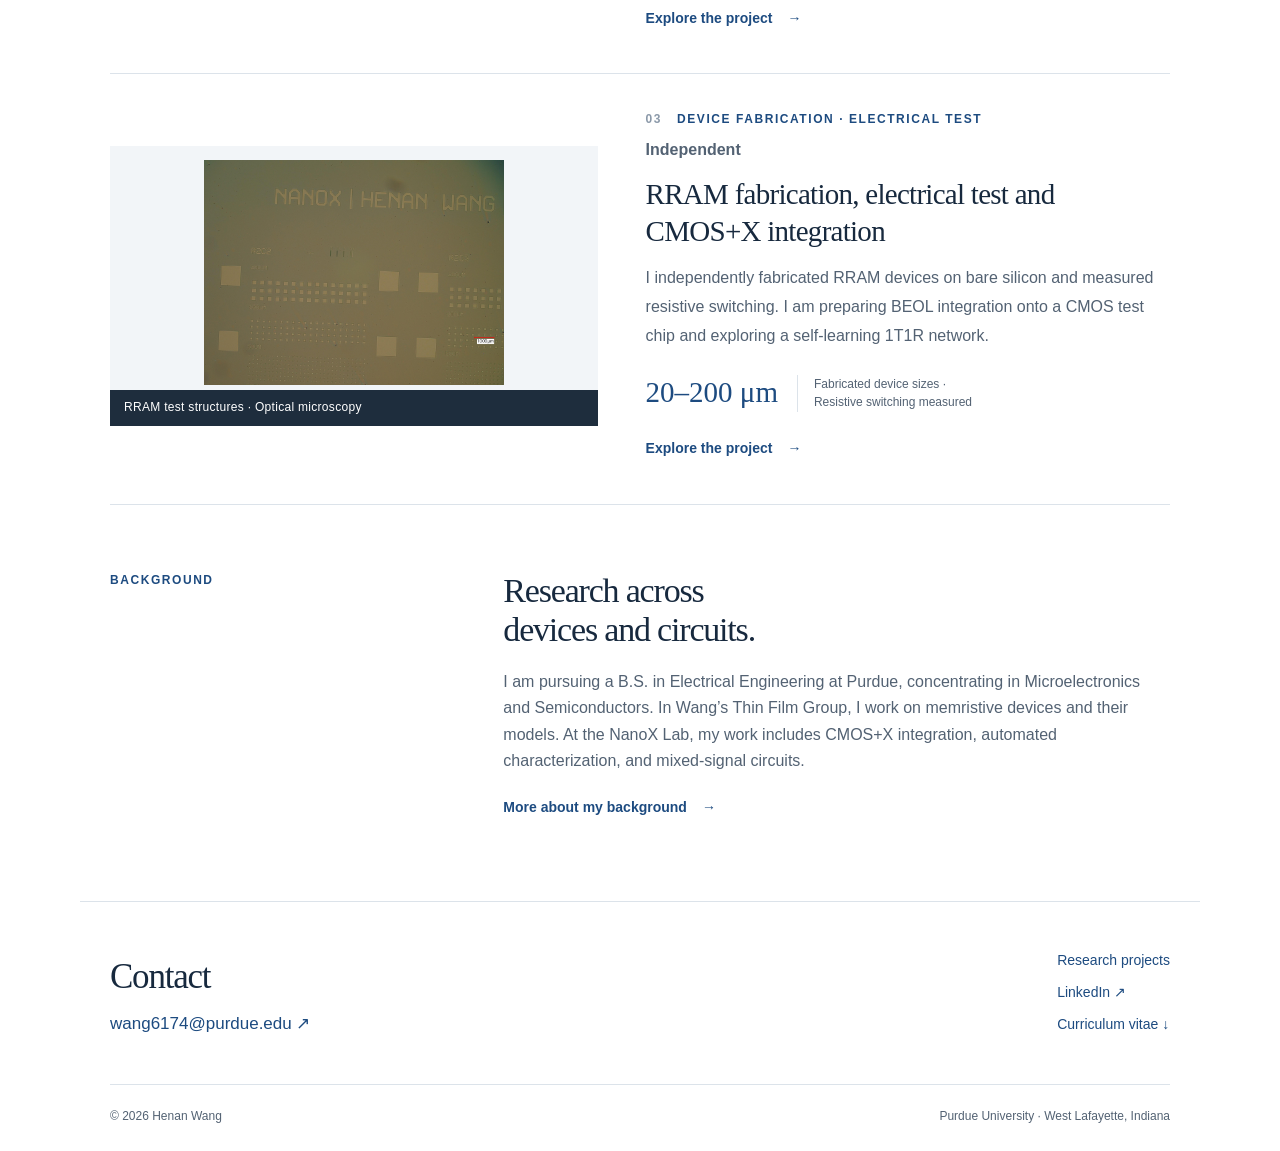
==== commit e1d3c832: "Use the clearer RRAM micrograph with name inscription" ====
--- a/index.html
+++ b/index.html
@@ -9,7 +9,7 @@
 <nav aria-label="Main navigation"><a href="./" aria-current="page">Home</a><a href="./research/" >Research</a><a href="./skills/" >Skills</a><a href="./cv/" >CV</a><a href="./beyond-research/" >Beyond Research</a><a href="#contact">Contact</a></nav></div></header>
 <main id="main">
 <section class="hero page-width"><div class="hero-main"><p class="eyebrow">Electrical Engineering · Purdue University</p><h1>Henan Wang<span class="name-period">.</span></h1><p class="hero-subtitle">Devices, circuits & computing.</p><p class="hero-bio">I fabricate thin-film memory devices and measure how their conductance changes after programming. I use those measurements to design programming methods and study how device variability affects computing hardware.</p><div class="hero-actions"><a class="button" href="./research/">Explore my research <span aria-hidden="true">↗</span></a><a class="text-link" href="./files/Henan_Wang_CV.pdf">Download CV <span aria-hidden="true">↓</span></a></div></div><img class="hero-portrait" src="./assets/henan-wang-portrait.jpg" width="600" height="840" alt="Henan Wang in a gray jacket" fetchpriority="high"><aside class="portrait-bio"><div><h2>Research groups</h2><p>Wang’s Thin Film Group<br>NanoX Lab</p></div><div><h2>Education</h2><p>Purdue University · B.S. in EE<br>Expected May 2027</p></div><div><h2>Research interests</h2><p>Emerging memory and spintronics<br>Device–circuit co-design and CMOS+X</p></div></aside></section>
-<section class="selected-section page-width" id="research"><div class="section-heading"><div><p class="eyebrow">Selected work</p><h2>Research in focus</h2></div><a class="text-link" href="./research/">All research <span aria-hidden="true">↗</span></a></div><article class="project-row"><div class="project-visual "><img src="./assets/rram-microstructure.jpg" alt="Detail of a cross-sectional microscopy image of the vertically aligned nanocomposite structure" loading="lazy"><span class="visual-caption">Au–CeO₂ vertically aligned nanocomposite</span></div><div class="project-copy"><p class="eyebrow"><span class="index-number">01</span>Emerging devices · Compact modeling</p><p class="project-role">Research lead</p><h3><a href="./research/rram-programming/">Making memristor programming predictable</a></h3><p>I led the experiments, compact modeling and programming tests for a CeO₂:Au memristor, then used measured errors to evaluate neural-network inference.</p><div class="project-metric"><strong>22% → 94%</strong><span>4/18 → 17/18 successful trials · ±0.05 decade at 10 s</span></div><a class="text-link" href="./research/rram-programming/">Explore the project <span aria-hidden="true">→</span></a></div></article><article class="project-row"><div class="project-visual contain"><img src="./assets/dual-mode-synapse-validation.png" alt="Measured pulse response and modeled conductance across repeated programming cycles" loading="lazy"><span class="visual-caption">Mode II synapse model · Measured and fitted conductance</span></div><div class="project-copy"><p class="eyebrow"><span class="index-number">02</span>Thin-film devices · Neuromorphic computing</p><p class="project-role">Co-first author · Modeling lead</p><h3><a href="./research/neuromorphic-computing/">Dual-mode memristors for memory and computing</a></h3><p>I contributed to the thin-film materials study and led the crossbar simulations, tracing how variability in measured devices affects neural-network accuracy.</p><div class="project-metric"><strong>92.7%</strong><span>MNIST accuracy in device-aware simulation</span></div><a class="text-link" href="./research/neuromorphic-computing/">Explore the project <span aria-hidden="true">→</span></a></div></article><article class="project-row"><div class="project-visual contain"><img src="./assets/cmos-rram-patterned-array.jpg" alt="Optical micrograph of my patterned RRAM test structures and alignment marks, with a 1000 micrometer scale bar" loading="lazy"><span class="visual-caption">RRAM test structures · Optical microscopy</span></div><div class="project-copy"><p class="eyebrow"><span class="index-number">03</span>Device fabrication · Electrical test</p><p class="project-role">Independent</p><h3><a href="./research/cmos-characterization/">RRAM fabrication, electrical test and CMOS+X integration</a></h3><p>I independently fabricated RRAM devices on bare silicon and measured resistive switching. I am preparing BEOL integration onto a CMOS test chip and exploring a self-learning 1T1R network.</p><div class="project-metric"><strong>20–200 μm</strong><span>Fabricated device sizes · Resistive switching measured</span></div><a class="text-link" href="./research/cmos-characterization/">Explore the project <span aria-hidden="true">→</span></a></div></article></section>
+<section class="selected-section page-width" id="research"><div class="section-heading"><div><p class="eyebrow">Selected work</p><h2>Research in focus</h2></div><a class="text-link" href="./research/">All research <span aria-hidden="true">↗</span></a></div><article class="project-row"><div class="project-visual "><img src="./assets/rram-microstructure.jpg" alt="Detail of a cross-sectional microscopy image of the vertically aligned nanocomposite structure" loading="lazy"><span class="visual-caption">Au–CeO₂ vertically aligned nanocomposite</span></div><div class="project-copy"><p class="eyebrow"><span class="index-number">01</span>Emerging devices · Compact modeling</p><p class="project-role">Research lead</p><h3><a href="./research/rram-programming/">Making memristor programming predictable</a></h3><p>I led the experiments, compact modeling and programming tests for a CeO₂:Au memristor, then used measured errors to evaluate neural-network inference.</p><div class="project-metric"><strong>22% → 94%</strong><span>4/18 → 17/18 successful trials · ±0.05 decade at 10 s</span></div><a class="text-link" href="./research/rram-programming/">Explore the project <span aria-hidden="true">→</span></a></div></article><article class="project-row"><div class="project-visual contain"><img src="./assets/dual-mode-synapse-validation.png" alt="Measured pulse response and modeled conductance across repeated programming cycles" loading="lazy"><span class="visual-caption">Mode II synapse model · Measured and fitted conductance</span></div><div class="project-copy"><p class="eyebrow"><span class="index-number">02</span>Thin-film devices · Neuromorphic computing</p><p class="project-role">Co-first author · Modeling lead</p><h3><a href="./research/neuromorphic-computing/">Dual-mode memristors for memory and computing</a></h3><p>I contributed to the thin-film materials study and led the crossbar simulations, tracing how variability in measured devices affects neural-network accuracy.</p><div class="project-metric"><strong>92.7%</strong><span>MNIST accuracy in device-aware simulation</span></div><a class="text-link" href="./research/neuromorphic-computing/">Explore the project <span aria-hidden="true">→</span></a></div></article><article class="project-row"><div class="project-visual contain"><img src="./assets/cmos-rram-name-detail.jpg" alt="Optical micrograph of my patterned RRAM test structures and alignment marks, with a 1000 micrometer scale bar" loading="lazy"><span class="visual-caption">RRAM test structures · Optical microscopy</span></div><div class="project-copy"><p class="eyebrow"><span class="index-number">03</span>Device fabrication · Electrical test</p><p class="project-role">Independent</p><h3><a href="./research/cmos-characterization/">RRAM fabrication, electrical test and CMOS+X integration</a></h3><p>I independently fabricated RRAM devices on bare silicon and measured resistive switching. I am preparing BEOL integration onto a CMOS test chip and exploring a self-learning 1T1R network.</p><div class="project-metric"><strong>20–200 μm</strong><span>Fabricated device sizes · Resistive switching measured</span></div><a class="text-link" href="./research/cmos-characterization/">Explore the project <span aria-hidden="true">→</span></a></div></article></section>
 <section class="about-strip page-width"><p class="eyebrow">Background</p><div><h2>Research across<br>devices and circuits.</h2><p>I am pursuing a B.S. in Electrical Engineering at Purdue, concentrating in Microelectronics and Semiconductors. In Wang’s Thin Film Group, I work on memristive devices and their models. At the NanoX Lab, my work includes CMOS+X integration, automated characterization, and mixed-signal circuits.</p><a class="text-link" href="./cv/">More about my background <span aria-hidden="true">→</span></a></div></section></main>
 <footer id="contact" class="site-footer"><div class="footer-top"><div><h2>Contact</h2><a class="email" href="mailto:wang6174@purdue.edu">wang6174@purdue.edu <span aria-hidden="true">↗</span></a></div><div class="footer-links"><a href="./research/">Research projects</a><a href="https://www.linkedin.com/in/henanwang96" target="_blank" rel="noopener noreferrer">LinkedIn <span aria-hidden="true">↗</span></a><a href="./files/Henan_Wang_CV.pdf">Curriculum vitae <span aria-hidden="true">↓</span></a></div></div><div class="footer-bottom"><span>© 2026 Henan Wang</span><span>Purdue University · West Lafayette, Indiana</span></div></footer>
 </body></html>
